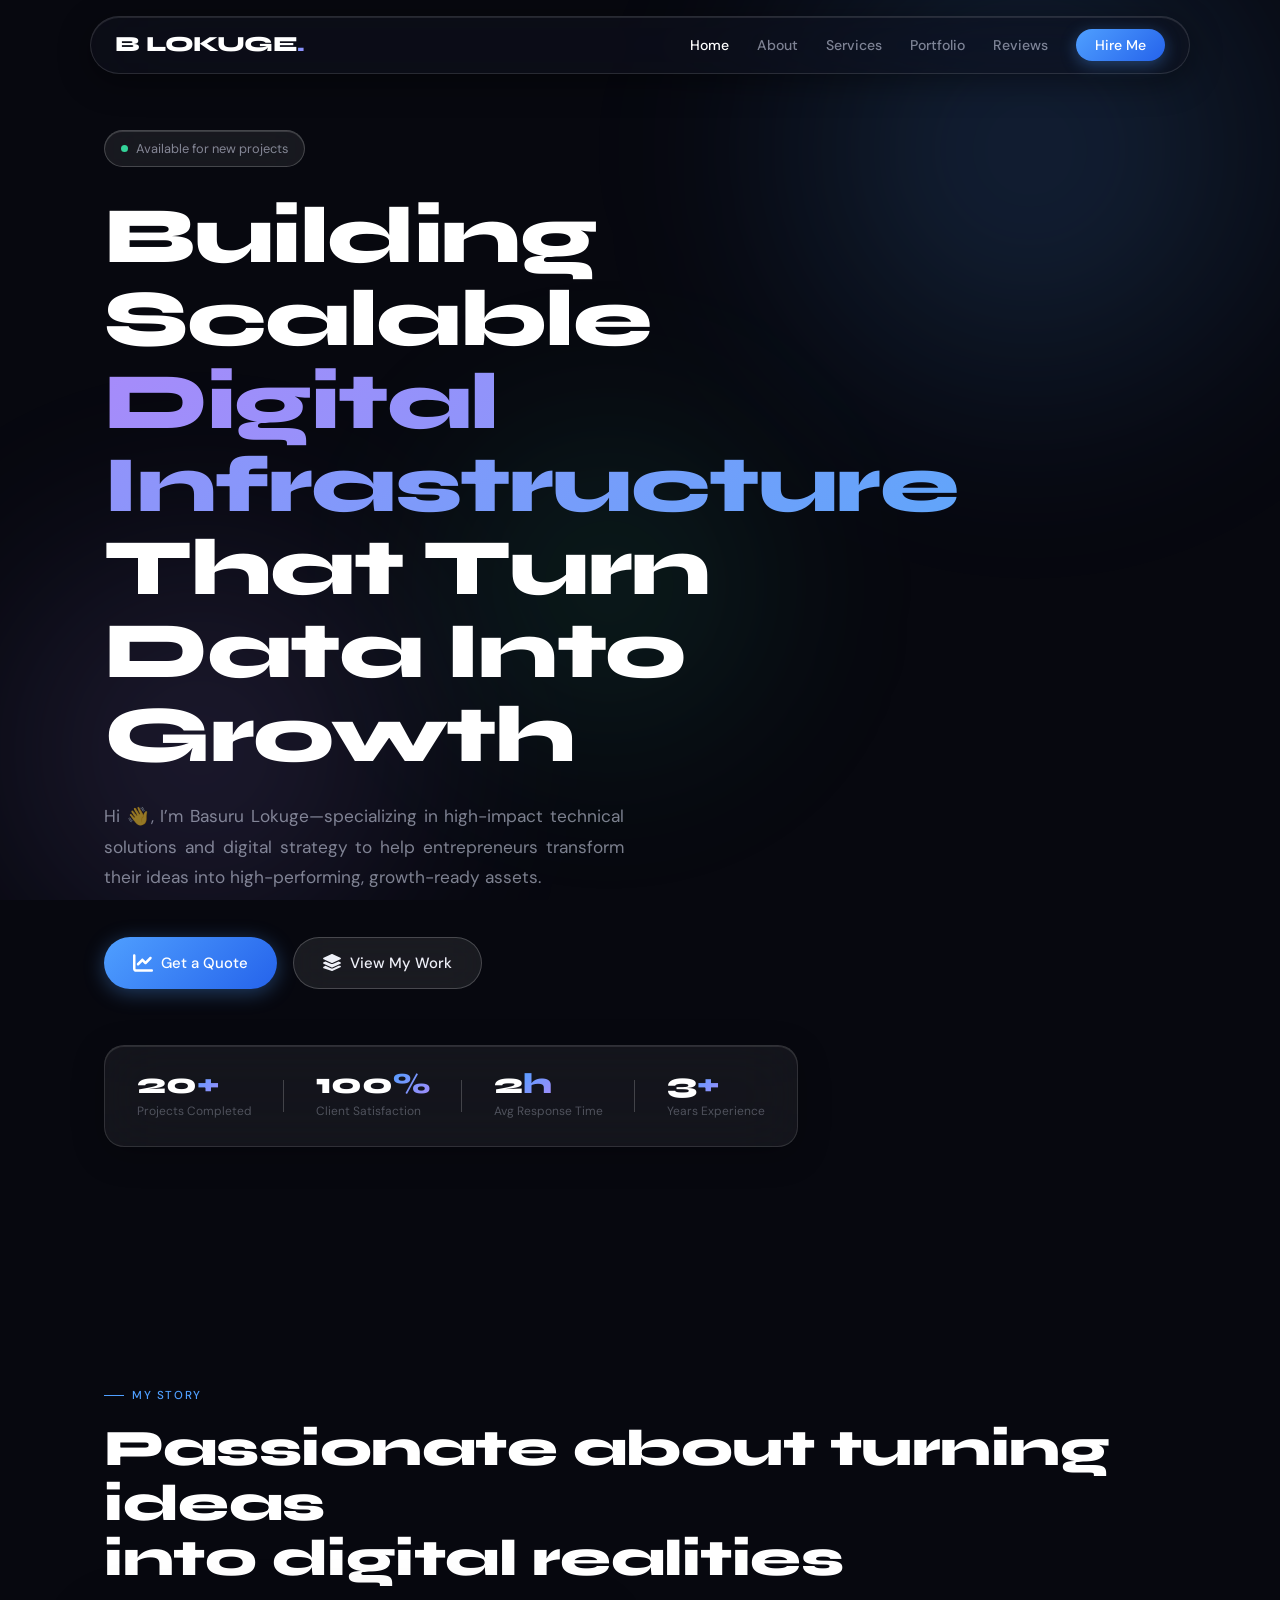
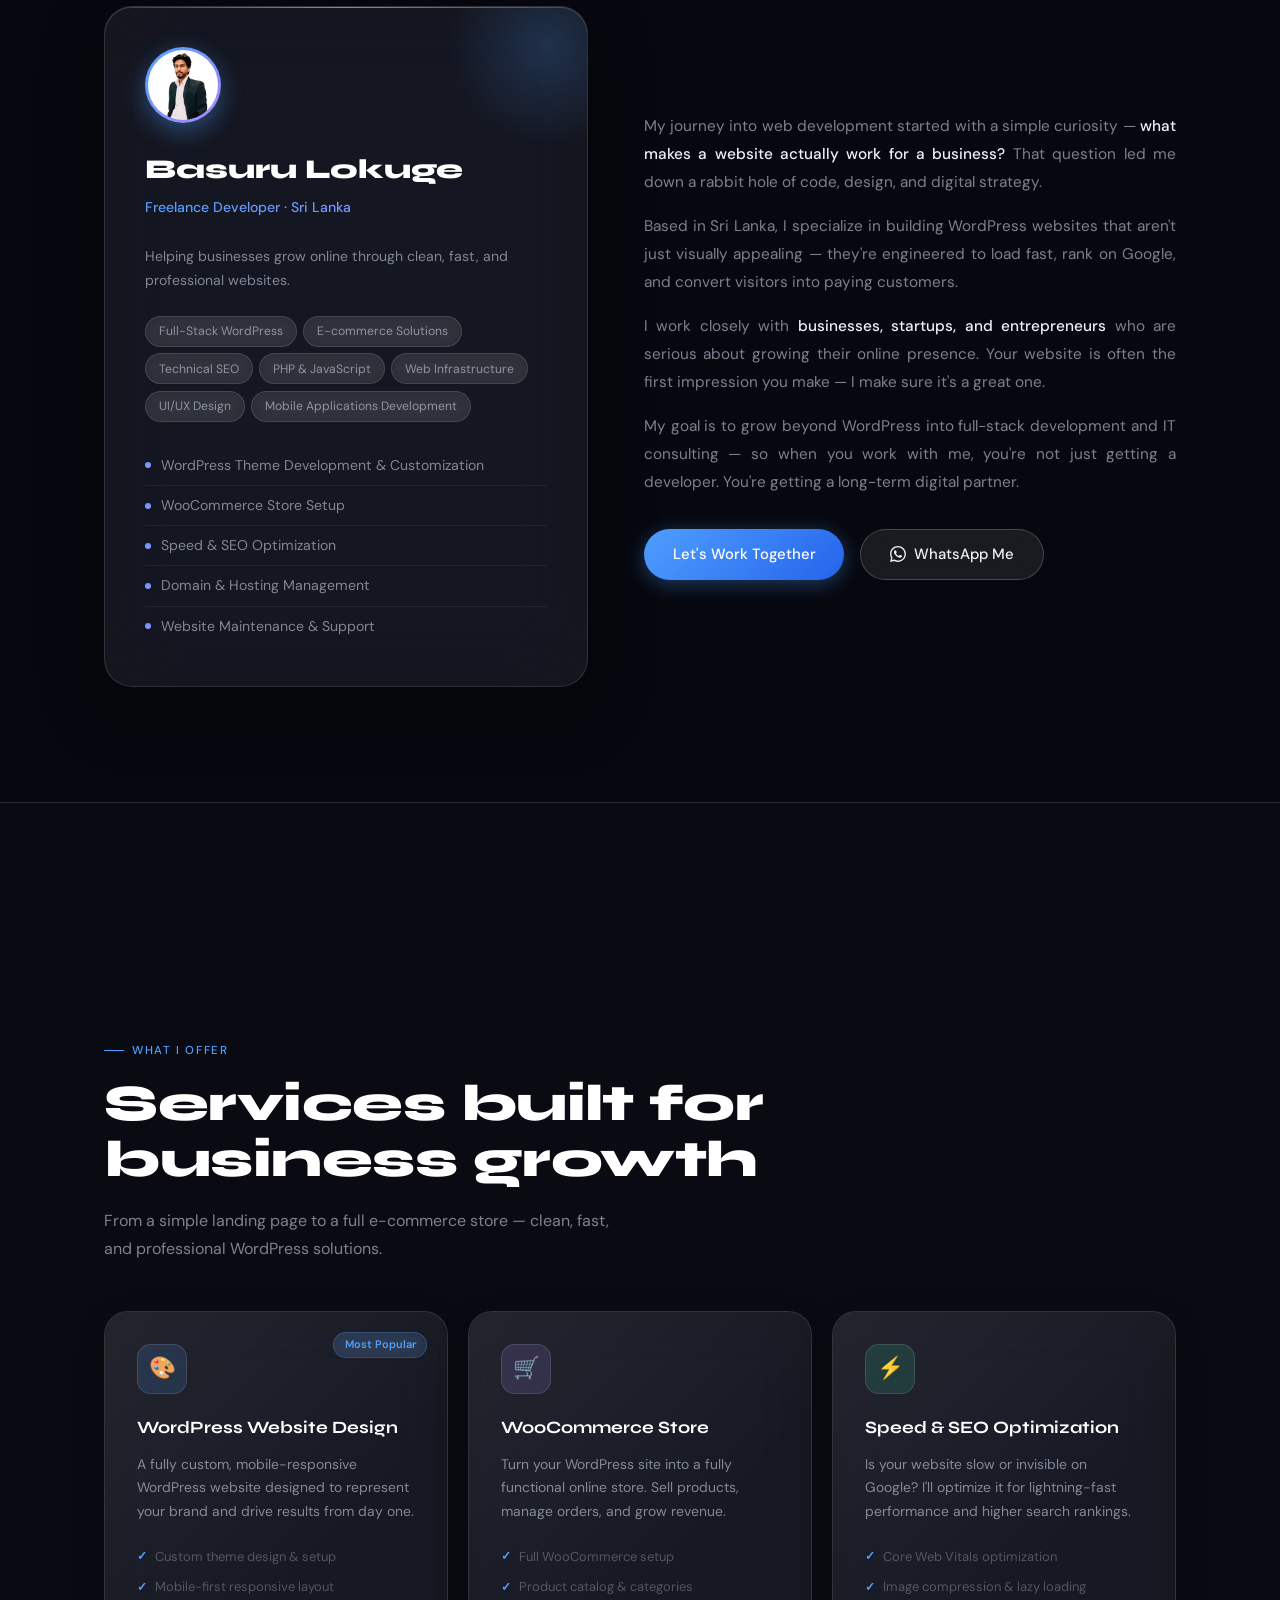
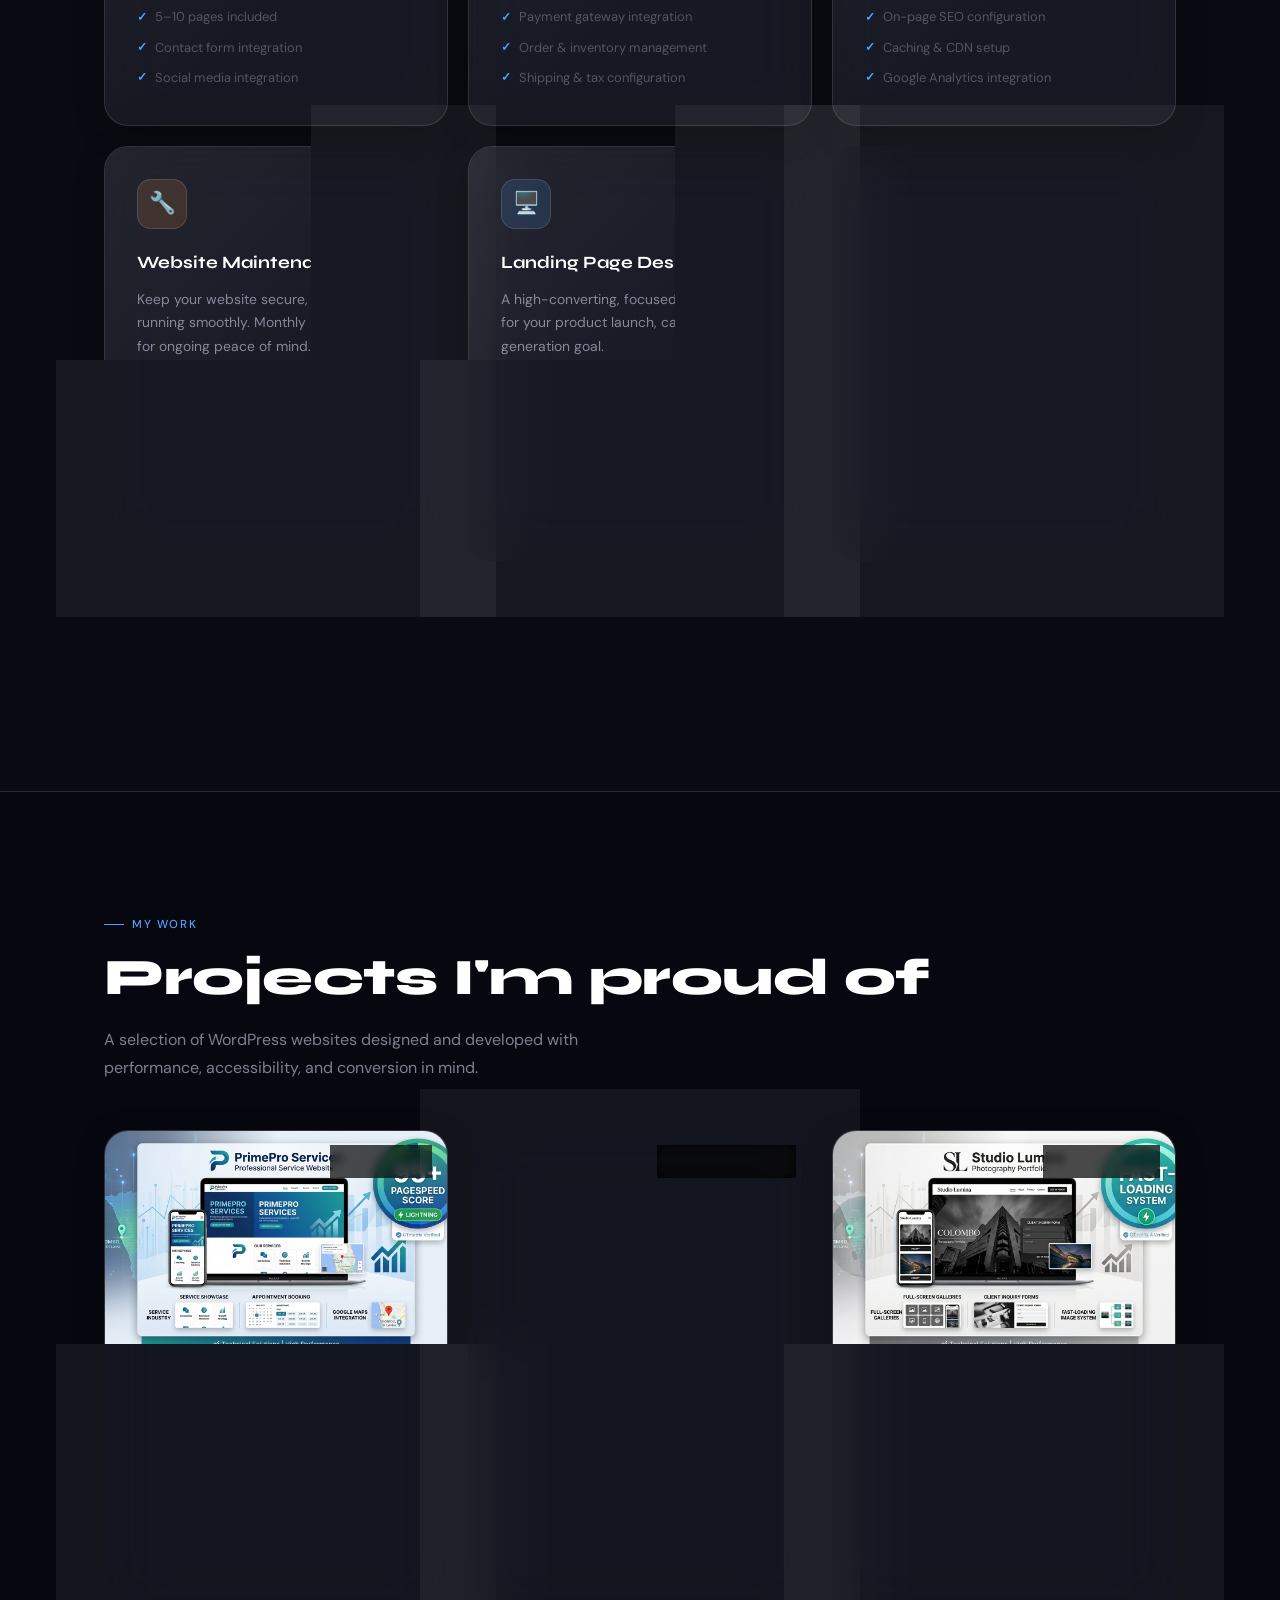
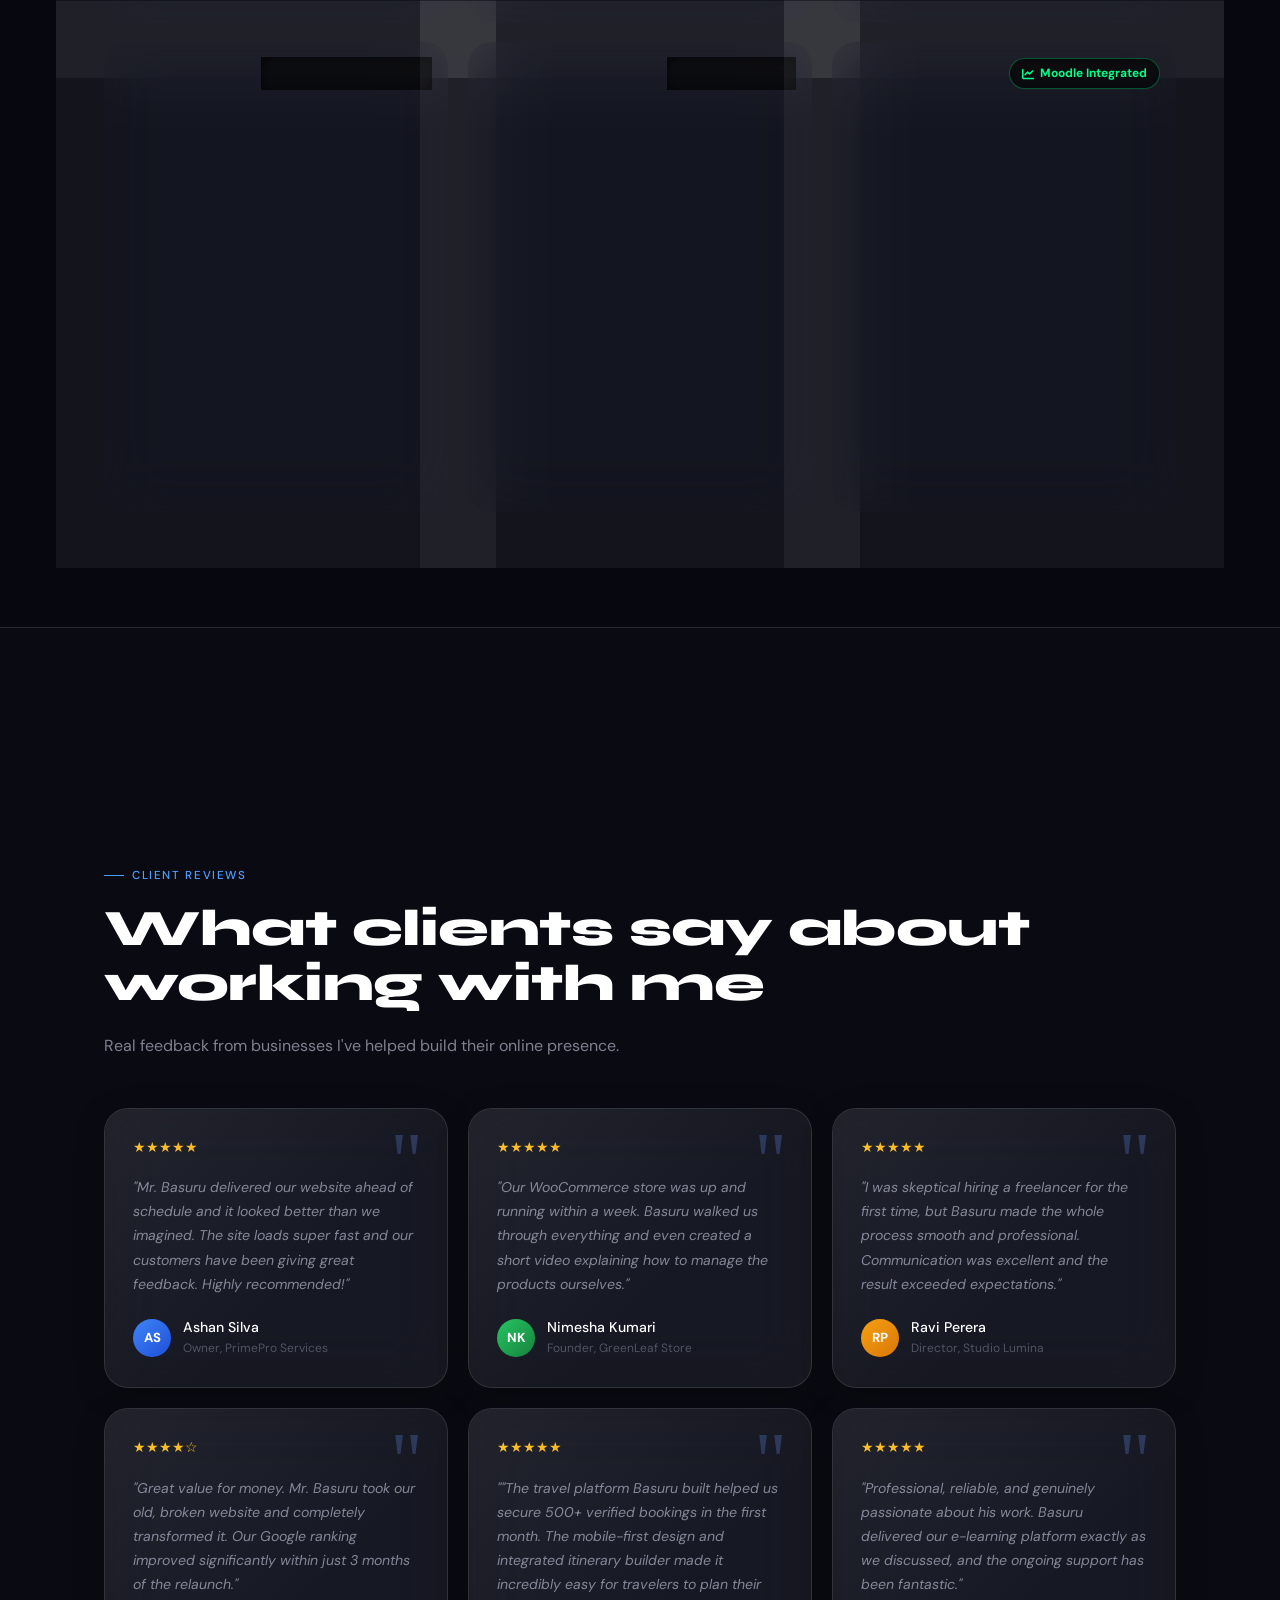
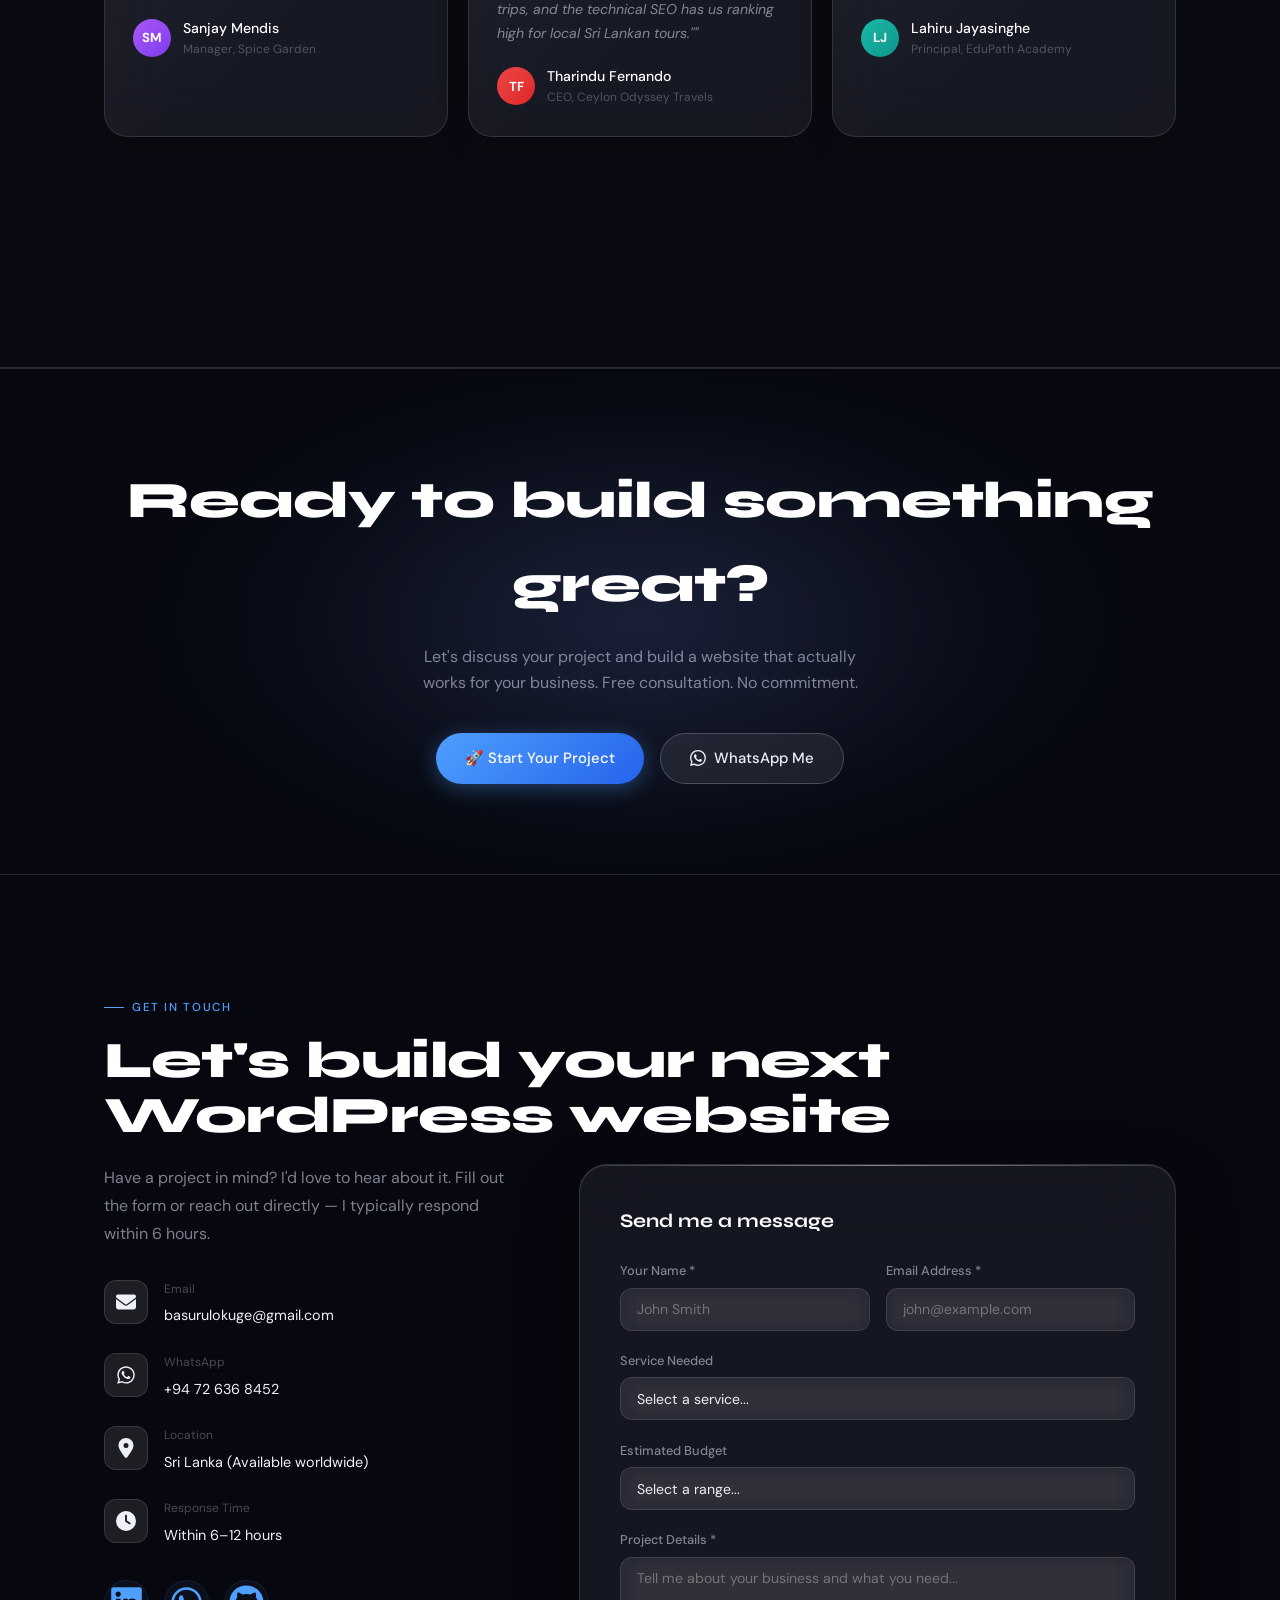
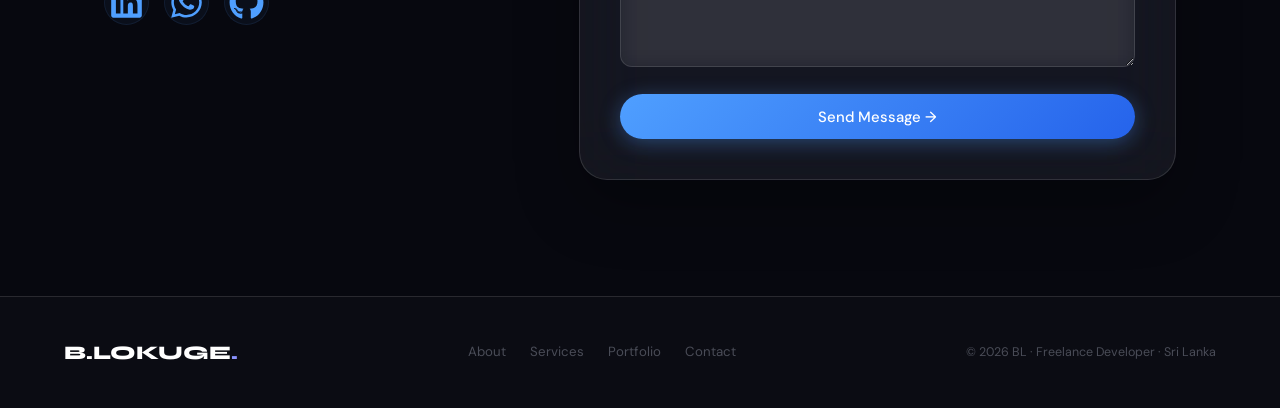
==== index.html @ 1ace4b29 "Add files via upload" ====
<!DOCTYPE html>
<html lang="en">
<head>
<meta charset="UTF-8">
<meta name="viewport" content="width=device-width, initial-scale=1.0">
<meta name="description" content="BC – Freelance WordPress Developer in Sri Lanka. I build fast, professional websites for small businesses, startups & entrepreneurs.">
<link rel="icon" type="image/png" href="images/bl-icon.png">
<title>BL · WordPress Developer | Sri Lanka</title>
<link rel="preconnect" href="https://fonts.googleapis.com">
<link href="https://fonts.googleapis.com/css2?family=Syne:wght@400;600;700;800&family=DM+Sans:ital,wght@0,300;0,400;0,500;1,300&display=swap" rel="stylesheet">
<style>
:root {
  --bg: #07080f;
  --accent: #4f9fff;
  --accent2: #a78bfa;
  --accent3: #34d399;
  --glow1: rgba(79,159,255,0.22);
  --glow2: rgba(167,139,250,0.18);
  --glass: rgba(255,255,255,0.055);
  --glass2: rgba(255,255,255,0.09);
  --glass3: rgba(255,255,255,0.13);
  --rim: rgba(255,255,255,0.12);
  --rim2: rgba(255,255,255,0.2);
  --text: #eef0f8;
  --muted: rgba(220,225,245,0.55);
  --muted2: rgba(220,225,245,0.3);
  --white: #ffffff;
  --green: #34d399;
  --font-h: 'Syne', sans-serif;
  --font-b: 'DM Sans', sans-serif;
  --ease: cubic-bezier(0.25,0.46,0.45,0.94);
  --spring: cubic-bezier(0.34,1.56,0.64,1);
}
*{margin:0;padding:0;box-sizing:border-box;}
html{scroll-behavior:smooth;}
body{background:var(--bg);color:var(--text);font-family:var(--font-b);font-size:16px;line-height:1.65;overflow-x:hidden;}

/* AMBIENT BLOBS */
.ambient{position:fixed;inset:0;z-index:0;pointer-events:none;overflow:hidden;}
.blob{position:absolute;border-radius:50%;filter:blur(90px);opacity:0.6;animation:drift 18s ease-in-out infinite;}
.blob1{width:700px;height:700px;background:radial-gradient(circle,rgba(79,159,255,0.35),transparent 70%);top:-200px;right:-100px;animation-delay:0s;}
.blob2{width:600px;height:600px;background:radial-gradient(circle,rgba(167,139,250,0.3),transparent 70%);bottom:-150px;left:-100px;animation-delay:-7s;}
.blob3{width:450px;height:450px;background:radial-gradient(circle,rgba(52,211,153,0.25),transparent 70%);top:40%;left:30%;animation-delay:-13s;}
@keyframes drift{0%,100%{transform:translate(0,0) scale(1);}33%{transform:translate(40px,-60px) scale(1.08);}66%{transform:translate(-30px,40px) scale(0.94);}}

/* NAV — floating pill */
nav{
  position:fixed;top:16px;left:50%;transform:translateX(-50%);z-index:200;
  width:calc(100% - 3rem);max-width:1100px;
  display:flex;align-items:center;justify-content:space-between;
  padding:0 1.5rem;height:58px;
  background:rgba(15,17,28,0.6);
  backdrop-filter:blur(40px) saturate(200%);-webkit-backdrop-filter:blur(40px) saturate(200%);
  border:1px solid var(--rim);border-radius:100px;
  box-shadow:0 8px 32px rgba(0,0,0,0.4),inset 0 1px 0 rgba(255,255,255,0.1);
  transition:all 0.4s var(--ease);
}
.nav-logo{font-family:var(--font-h);font-size:1.35rem;font-weight:800;color:var(--white);text-decoration:none;letter-spacing:-0.5px;}
.nav-logo .logo-dot{background:linear-gradient(135deg,var(--accent),var(--accent2));-webkit-background-clip:text;-webkit-text-fill-color:transparent;background-clip:text;}
.nav-links{display:flex;gap:1.75rem;list-style:none;}
.nav-links a{color:var(--muted);text-decoration:none;font-size:0.88rem;font-weight:500;transition:color 0.25s;}
.nav-links a:hover{color:var(--white);}
.nav-cta{background:linear-gradient(135deg,var(--accent),#2563eb);color:var(--white)!important;padding:0.45rem 1.2rem;border-radius:100px;box-shadow:0 4px 16px rgba(79,159,255,0.35);transition:all 0.3s var(--spring)!important;}
.nav-cta:hover{transform:scale(1.05)!important;box-shadow:0 6px 24px rgba(79,159,255,0.5)!important;}
.hamburger{display:none;flex-direction:column;gap:5px;cursor:pointer;background:none;border:none;padding:4px;}
.hamburger span{display:block;width:20px;height:2px;background:var(--text);border-radius:2px;transition:0.3s var(--ease);}
.mobile-nav{display:none;position:fixed;top:0;left:0;right:0;bottom:0;z-index:190;flex-direction:column;align-items:center;justify-content:center;gap:2.5rem;background:rgba(7,8,15,0.92);backdrop-filter:blur(40px);-webkit-backdrop-filter:blur(40px);}
.mobile-nav.open{display:flex;}
.mobile-nav a{color:var(--text);text-decoration:none;font-size:1.75rem;font-family:var(--font-h);font-weight:700;transition:color 0.2s;}
.mobile-nav a:hover{color:var(--accent);}
@media(max-width:768px){.nav-links{display:none;}.hamburger{display:flex;}nav{top:10px;width:calc(100% - 2rem);}}

/* PAGE */
.page{position:relative;z-index:1;}

/* SECTIONS */
section{padding:clamp(5rem,9vw,8rem) clamp(1.5rem,5vw,4rem);max-width:1200px;margin:0 auto;}
.section-label{display:inline-flex;align-items:center;gap:8px;font-size:0.72rem;font-weight:500;letter-spacing:0.14em;text-transform:uppercase;color:var(--accent);margin-bottom:1rem;}
.section-label::before{content:'';display:block;width:20px;height:1px;background:var(--accent);}
h2.section-title{font-family:var(--font-h);font-size:clamp(2rem,4vw,3.2rem);font-weight:800;line-height:1.08;color:var(--white);margin-bottom:1.25rem;letter-spacing:-0.5px;}
.section-desc{color:var(--muted);font-size:1rem;max-width:520px;margin-bottom:3rem;line-height:1.75;}

/* BUTTONS */
.btn{display:inline-flex;align-items:center;gap:8px;padding:0.78rem 1.8rem;border-radius:100px;font-family:var(--font-b);font-size:0.93rem;font-weight:500;text-decoration:none;cursor:pointer;border:none;transition:all 0.35s var(--spring);}
.btn-primary{background:linear-gradient(135deg,var(--accent) 0%,#2563eb 100%);color:var(--white);box-shadow:0 4px 20px rgba(79,159,255,0.35);}
.btn-primary:hover{transform:translateY(-2px) scale(1.03);box-shadow:0 8px 32px rgba(79,159,255,0.5);}
.btn-outline{background:rgba(255,255,255,0.08);backdrop-filter:blur(20px);-webkit-backdrop-filter:blur(20px);color:var(--text);border:1px solid var(--rim2);}
.btn-outline:hover{background:rgba(255,255,255,0.13);transform:translateY(-2px);}

/* HERO */
#home{min-height:100vh;display:flex;align-items:center;position:relative;padding-top:130px;overflow:hidden;}
.hero-content{position:relative;z-index:2;max-width:750px;}
.hero-badge{display:inline-flex;align-items:center;gap:8px;background:rgba(255,255,255,0.07);backdrop-filter:blur(20px);-webkit-backdrop-filter:blur(20px);border:1px solid var(--rim2);border-radius:100px;padding:0.42rem 1rem;font-size:0.8rem;color:var(--muted);margin-bottom:1.75rem;box-shadow:inset 0 1px 0 rgba(255,255,255,0.15);}
.dot{width:7px;height:7px;border-radius:50%;background:var(--green);animation:pulse 2.2s infinite;}
@keyframes pulse{0%,100%{box-shadow:0 0 0 0 rgba(52,211,153,0.6);}60%{box-shadow:0 0 0 6px rgba(52,211,153,0);}}
h1.hero-title{font-family:var(--font-h);font-size:clamp(2.8rem,6.5vw,5rem);font-weight:800;line-height:1.04;color:var(--white);margin-bottom:1.5rem;letter-spacing:-1.5px;}
h1.hero-title .hl{background:linear-gradient(135deg,#a78bfa 0%,#60a5fa 50%,#34d399 100%);-webkit-background-clip:text;-webkit-text-fill-color:transparent;background-clip:text;background-size:200% 200%;animation:shimmer 6s ease infinite;}
@keyframes shimmer{0%{background-position:0% 50%;}50%{background-position:100% 50%;}100%{background-position:0% 50%;}}
.hero-sub{font-size:1.08rem;color:var(--muted);max-width:520px;line-height:1.78;margin-bottom:2.75rem;}
.hero-actions{display:flex;flex-wrap:wrap;gap:1rem;margin-bottom:3.5rem;}
.hero-stats{display:flex;flex-wrap:wrap;padding:1.5rem 2rem;background:rgba(255,255,255,0.055);backdrop-filter:blur(30px);-webkit-backdrop-filter:blur(30px);border:1px solid var(--rim);border-radius:20px;box-shadow:0 8px 32px rgba(0,0,0,0.25),inset 0 1px 0 rgba(255,255,255,0.1);width:fit-content;}
.stat-item{padding:0 2rem;position:relative;}
.stat-item:not(:last-child)::after{content:'';position:absolute;right:0;top:20%;height:60%;width:1px;background:var(--rim2);}
.stat-num{font-family:var(--font-h);font-size:1.8rem;font-weight:800;color:var(--white);line-height:1;}
.stat-num span{background:linear-gradient(135deg,var(--accent),var(--accent2));-webkit-background-clip:text;-webkit-text-fill-color:transparent;background-clip:text;}
.stat-label{font-size:0.75rem;color:var(--muted2);margin-top:4px;}
@media(max-width:600px){.stat-item{padding:0.75rem 1rem;}.stat-item::after{display:none;}}

/* ABOUT */
.about-grid{display:grid;grid-template-columns:1fr 1.1fr;gap:3.5rem;align-items:center;}
@media(max-width:800px){.about-grid{grid-template-columns:1fr;gap:2.5rem;}}
.about-card{position:relative;background:rgba(255,255,255,0.06);backdrop-filter:blur(40px) saturate(180%);-webkit-backdrop-filter:blur(40px) saturate(180%);border:1px solid var(--rim);border-radius:28px;padding:2.5rem;box-shadow:0 24px 64px rgba(0,0,0,0.35),inset 0 1px 0 rgba(255,255,255,0.15);overflow:hidden;}
.about-card::before{content:'';position:absolute;top:0;left:0;right:0;height:1px;background:linear-gradient(90deg,transparent,rgba(255,255,255,0.4),transparent);}
.about-card::after{content:'';position:absolute;top:-60px;right:-60px;width:200px;height:200px;border-radius:50%;background:radial-gradient(circle,rgba(79,159,255,0.2),transparent 70%);pointer-events:none;}
.about-avatar{width:76px;height:76px;border-radius:50%;background:linear-gradient(135deg,var(--accent) 0%,var(--accent2) 100%);display:flex;align-items:center;justify-content:center;margin-bottom:1.5rem;box-shadow:0 8px 24px rgba(79,159,255,0.4);overflow:hidden;padding:3px;}.about-avatar img{width:100%;height:100%;object-fit:cover;border-radius:50%;}
.about-name{font-family:var(--font-h);font-size:1.7rem;font-weight:800;color:var(--white);margin-bottom:4px;}
.about-role{background:linear-gradient(135deg,var(--accent),var(--accent2));-webkit-background-clip:text;-webkit-text-fill-color:transparent;background-clip:text;font-size:0.88rem;font-weight:500;margin-bottom:1.5rem;}
.about-tags{display:flex;flex-wrap:wrap;gap:0.4rem;margin-top:1.5rem;}
.tag{background:rgba(255,255,255,0.08);backdrop-filter:blur(10px);-webkit-backdrop-filter:blur(10px);border:1px solid var(--rim);border-radius:100px;padding:0.28rem 0.8rem;font-size:0.76rem;color:var(--muted);}
.skills-list{list-style:none;margin-top:1.5rem;}
.skills-list li{display:flex;align-items:center;gap:10px;color:var(--muted);font-size:0.88rem;padding:0.5rem 0;border-bottom:1px solid rgba(255,255,255,0.06);}
.skills-list li:last-child{border-bottom:none;}
.skills-list li::before{content:'';display:block;width:6px;height:6px;border-radius:50%;background:linear-gradient(135deg,var(--accent),var(--accent2));flex-shrink:0;}
.about-text p{color:var(--muted);line-height:1.82;margin-bottom:1rem;font-size:0.96rem;}
.about-text p strong{color:var(--text);font-weight:500;}

/* SERVICES */
.services-grid{display:grid;grid-template-columns:repeat(auto-fit,minmax(290px,1fr));gap:1.25rem;}
.service-card{position:relative;background:rgba(255,255,255,0.055);backdrop-filter:blur(30px) saturate(180%);-webkit-backdrop-filter:blur(30px) saturate(180%);border:1px solid var(--rim);border-radius:24px;padding:2rem;transition:all 0.4s var(--spring);overflow:hidden;box-shadow:0 8px 32px rgba(0,0,0,0.2);}
.service-card::before{content:'';position:absolute;inset:0;border-radius:24px;background:linear-gradient(135deg,rgba(255,255,255,0.06) 0%,transparent 60%);pointer-events:none;}
.service-card:hover{transform:translateY(-6px) scale(1.01);border-color:rgba(79,159,255,0.35);box-shadow:0 20px 60px rgba(79,159,255,0.15),0 8px 32px rgba(0,0,0,0.3);}
.service-icon{width:50px;height:50px;border-radius:14px;display:flex;align-items:center;justify-content:center;font-size:1.35rem;margin-bottom:1.25rem;border:1px solid var(--rim);}
.icon-blue{background:rgba(79,159,255,0.15);}
.icon-purple{background:rgba(167,139,250,0.15);}
.icon-green{background:rgba(52,211,153,0.15);}
.icon-orange{background:rgba(251,146,60,0.15);}
.service-card h3{font-family:var(--font-h);font-size:1.08rem;font-weight:700;color:var(--white);margin-bottom:0.65rem;}
.service-card p{color:var(--muted);font-size:0.87rem;line-height:1.7;margin-bottom:1.1rem;}
.service-features{list-style:none;}
.service-features li{font-size:0.81rem;color:var(--muted2);padding:0.28rem 0;display:flex;align-items:center;gap:8px;}
.service-features li::before{content:'✓';color:var(--accent);font-weight:700;font-size:0.78rem;}
.service-badge{position:absolute;top:1.25rem;right:1.25rem;background:rgba(79,159,255,0.15);backdrop-filter:blur(10px);-webkit-backdrop-filter:blur(10px);border:1px solid rgba(79,159,255,0.25);border-radius:100px;padding:0.18rem 0.65rem;font-size:0.68rem;color:var(--accent);font-weight:600;}

/* PORTFOLIO */
.portfolio-grid{display:grid;grid-template-columns:repeat(auto-fit,minmax(320px,1fr));gap:1.25rem;}
.project-card{background:rgba(255,255,255,0.055);backdrop-filter:blur(30px) saturate(180%);-webkit-backdrop-filter:blur(30px) saturate(180%);border:1px solid var(--rim);border-radius:24px;overflow:hidden;transition:all 0.4s var(--spring);box-shadow:0 8px 32px rgba(0,0,0,0.2);}
.project-card:hover{transform:translateY(-6px) scale(1.01);border-color:rgba(167,139,250,0.35);box-shadow:0 20px 60px rgba(167,139,250,0.12),0 8px 32px rgba(0,0,0,0.3);}
.project-preview{position:relative;width:100%;height:220px;overflow:hidden;background:#f8f9fa;}.project-img{width:100%;height:100%;object-fit:cover;transition:transform 0.5s ease;}.project-card:hover .project-img{transform:scale(1.05);}.speed-badge{position:absolute;top:15px;right:15px;background:rgba(0,0,0,0.7);color:#00ff88;padding:5px 12px;border-radius:20px;font-size:0.75rem;font-weight:700;display:flex;align-items:center;gap:6px;backdrop-filter:blur(4px);border:1px solid rgba(0,255,136,0.3);}
.preview-1{background:linear-gradient(135deg,#1a2744,#0f1a33);}
.preview-2{background:linear-gradient(135deg,#122212,#0a1a0e);}
.preview-3{background:linear-gradient(135deg,#231332,#160e22);}
.preview-4{background:linear-gradient(135deg,#1c1308,#110c03);}
.preview-5{background:linear-gradient(135deg,#1e0e28,#130819);}
.preview-6{background:linear-gradient(135deg,#0d1e24,#071217);}
.preview-mockup{width:68%;border-radius:8px;background:rgba(255,255,255,0.08);backdrop-filter:blur(10px);-webkit-backdrop-filter:blur(10px);border:1px solid rgba(255,255,255,0.1);padding:12px;}
.mock-bar{height:6px;border-radius:3px;background:var(--accent);margin-bottom:7px;opacity:0.85;}
.mock-bar.short{width:55%;background:var(--accent2);}
.mock-lines{display:flex;flex-direction:column;gap:4px;}
.mock-line{height:3.5px;border-radius:2px;background:rgba(255,255,255,0.2);}
.mock-line.w80{width:80%;}.mock-line.w65{width:65%;}.mock-line.w90{width:90%;}
.project-body{padding:1.5rem;}
.project-type{font-size:0.7rem;text-transform:uppercase;letter-spacing:0.1em;color:var(--accent);font-weight:600;margin-bottom:0.4rem;}
.project-card h3{font-family:var(--font-h);font-size:1.03rem;font-weight:700;color:var(--white);margin-bottom:0.45rem;}
.project-card p{color:var(--muted);font-size:0.84rem;line-height:1.65;margin-bottom:1rem;}
.project-tech{display:flex;flex-wrap:wrap;gap:0.35rem;}
.tech-chip{background:rgba(255,255,255,0.07);border:1px solid var(--rim);border-radius:6px;padding:0.18rem 0.55rem;font-size:0.7rem;color:var(--muted2);}

/* TESTIMONIALS */
.testimonials-grid{display:grid;grid-template-columns:repeat(auto-fit,minmax(280px,1fr));gap:1.25rem;}
.testimonial-card{background:rgba(255,255,255,0.055);backdrop-filter:blur(30px) saturate(180%);-webkit-backdrop-filter:blur(30px) saturate(180%);border:1px solid var(--rim);border-radius:24px;padding:1.75rem;position:relative;overflow:hidden;transition:all 0.35s var(--ease);box-shadow:0 8px 32px rgba(0,0,0,0.2);}
.testimonial-card::before{content:'';position:absolute;inset:0;border-radius:24px;background:linear-gradient(135deg,rgba(255,255,255,0.05) 0%,transparent 60%);pointer-events:none;}
.testimonial-card:hover{transform:translateY(-3px);border-color:var(--rim2);}
.quote-mark{font-size:5rem;line-height:1;background:linear-gradient(135deg,var(--accent),var(--accent2));-webkit-background-clip:text;-webkit-text-fill-color:transparent;background-clip:text;opacity:0.25;font-family:Georgia,serif;position:absolute;top:0.75rem;right:1.5rem;}
.stars{font-size:0.85rem;margin-bottom:1rem;background:linear-gradient(135deg,#fbbf24,#f59e0b);-webkit-background-clip:text;-webkit-text-fill-color:transparent;background-clip:text;}
.testimonial-text{color:var(--muted);font-size:0.88rem;line-height:1.72;margin-bottom:1.25rem;font-style:italic;}
.testimonial-author{display:flex;align-items:center;gap:12px;}
.author-avatar{width:38px;height:38px;border-radius:50%;display:flex;align-items:center;justify-content:center;font-size:0.82rem;font-weight:700;color:var(--white);flex-shrink:0;}
.av1{background:linear-gradient(135deg,#3b82f6,#1d4ed8);}
.av2{background:linear-gradient(135deg,#22c55e,#15803d);}
.av3{background:linear-gradient(135deg,#f59e0b,#d97706);}
.av4{background:linear-gradient(135deg,#a855f7,#7c3aed);}
.av5{background:linear-gradient(135deg,#ef4444,#dc2626);}
.av6{background:linear-gradient(135deg,#14b8a6,#0d9488);}
.author-name{font-weight:500;font-size:0.88rem;color:var(--white);}
.author-role{font-size:0.75rem;color:var(--muted2);}

/* CTA BANNER */
.cta-banner{position:relative;overflow:hidden;padding:clamp(3.5rem,7vw,6rem) 1.5rem;text-align:center;border-top:1px solid var(--rim);border-bottom:1px solid var(--rim);}
.cta-banner::before{content:'';position:absolute;inset:0;background:radial-gradient(ellipse 60% 80% at 50% 50%,rgba(79,159,255,0.1),transparent 70%);}
.cta-banner::after{content:'';position:absolute;inset:0;background:radial-gradient(ellipse 40% 60% at 50% 50%,rgba(167,139,250,0.08),transparent 70%);}
.cta-banner h2{font-family:var(--font-h);font-size:clamp(1.9rem,4.5vw,3.2rem);font-weight:800;color:var(--white);margin-bottom:1rem;position:relative;z-index:2;letter-spacing:-0.5px;}
.cta-banner p{color:var(--muted);max-width:460px;margin:0 auto 2.25rem;position:relative;z-index:2;}
.cta-btns{position:relative;z-index:2;display:flex;gap:1rem;flex-wrap:wrap;justify-content:center;}

/* CONTACT */
.contact-grid{display:grid;grid-template-columns:1fr 1.45fr;gap:4rem;align-items:start;}
@media(max-width:800px){.contact-grid{grid-template-columns:1fr;gap:2.5rem;}}
.contact-item{display:flex;align-items:flex-start;gap:1rem;margin-bottom:1.5rem;}
.contact-icon{width:44px;height:44px;border-radius:12px;background:var(--glass2);backdrop-filter:blur(20px);-webkit-backdrop-filter:blur(20px);border:1px solid var(--rim);display:flex;align-items:center;justify-content:center;font-size:1.1rem;flex-shrink:0;}
.contact-item-label{font-size:0.75rem;color:var(--muted2);margin-bottom:3px;}
.contact-item-value{font-size:0.9rem;color:var(--text);text-decoration:none;transition:color 0.2s;}
.contact-item-value:hover{color:var(--accent);}
.contact-form{background:rgba(255,255,255,0.06);backdrop-filter:blur(40px) saturate(180%);-webkit-backdrop-filter:blur(40px) saturate(180%);border:1px solid var(--rim);border-radius:28px;padding:2.5rem;box-shadow:0 24px 64px rgba(0,0,0,0.3),inset 0 1px 0 rgba(255,255,255,0.12);position:relative;overflow:hidden;}
.contact-form::before{content:'';position:absolute;top:0;left:0;right:0;height:1px;background:linear-gradient(90deg,transparent,rgba(255,255,255,0.4),transparent);}
.form-group{margin-bottom:1.2rem;}
.form-row{display:grid;grid-template-columns:1fr 1fr;gap:1rem;}
@media(max-width:480px){.form-row{grid-template-columns:1fr;}}
label{display:block;font-size:0.8rem;font-weight:500;color:var(--muted);margin-bottom:0.4rem;}
input,textarea,select{width:100%;background:rgba(255,255,255,0.06);backdrop-filter:blur(10px);-webkit-backdrop-filter:blur(10px);border:1px solid var(--rim);border-radius:12px;padding:0.72rem 1rem;color:var(--text);font-family:var(--font-b);font-size:0.88rem;outline:none;transition:all 0.25s var(--ease);-webkit-appearance:none;appearance:none;}
input:focus,textarea:focus,select:focus{border-color:rgba(79,159,255,0.5);background:rgba(79,159,255,0.07);box-shadow:0 0 0 3px rgba(79,159,255,0.12);}
select option{background:#1a1f2e;}
textarea{resize:vertical;min-height:110px;}
.form-success{display:none;background:rgba(52,211,153,0.1);backdrop-filter:blur(10px);-webkit-backdrop-filter:blur(10px);border:1px solid rgba(52,211,153,0.25);border-radius:12px;padding:1rem;text-align:center;color:var(--green);font-size:0.88rem;margin-top:1rem;}

/* SOCIAL ICONS */
.social-links{display:flex;gap:15px;margin-top:2rem;}
.social-link{width:45px;height:45px;background:rgba(79,159,255,0.05);border:1px solid rgba(79,159,255,0.1);border-radius:50%;display:flex;justify-content:center;align-items:center;color:var(--accent);transition:all 0.3s ease;text-decoration:none;}
.social-link:hover{background:var(--accent);color:#fff;transform:translateY(-5px);box-shadow:0 10px 20px rgba(79,159,255,0.3);}
.social-link svg{width:35px;height:35px;display:block;}

/* FOOTER */
footer{border-top:1px solid var(--rim);padding:2.5rem clamp(1.5rem,5vw,4rem);display:flex;flex-wrap:wrap;align-items:center;justify-content:space-between;gap:1rem;background:rgba(255,255,255,0.02);}
.footer-logo{font-family:var(--font-h);font-size:1.2rem;font-weight:800;text-decoration:none;color:var(--white);}
.footer-logo .logo-dot{background:linear-gradient(135deg,var(--accent),var(--accent2));-webkit-background-clip:text;-webkit-text-fill-color:transparent;background-clip:text;}
.footer-links{display:flex;gap:1.5rem;}
.footer-links a{color:var(--muted2);text-decoration:none;font-size:0.83rem;transition:color 0.2s;}
.footer-links a:hover{color:var(--muted);}
.footer-copy{color:var(--muted2);font-size:0.78rem;}

/* ANIMATIONS */
.fade-up{opacity:0;transform:translateY(24px);transition:opacity 0.7s var(--ease),transform 0.7s var(--ease);}
.fade-up.visible{opacity:1;transform:translateY(0);}
.section-alt{background:rgba(255,255,255,0.015);border-top:1px solid var(--rim);border-bottom:1px solid var(--rim);}
</style>
</head>
<body>

<div class="ambient">
  <div class="blob blob1"></div>
  <div class="blob blob2"></div>
  <div class="blob blob3"></div>
</div>

<nav>
  <a href="#home" class="nav-logo">B LOKUGE<span class="logo-dot">.</span></a>
  <ul class="nav-links">
    <li><a href="#home">Home</a></li>
    <li><a href="#about">About</a></li>
    <li><a href="#services">Services</a></li>
    <li><a href="#portfolio">Portfolio</a></li>
    <li><a href="#testimonials">Reviews</a></li>
    <li><a href="#contact" class="nav-cta">Hire Me</a></li>
  </ul>
  <button class="hamburger" onclick="toggleMenu()" aria-label="Menu">
    <span></span><span></span><span></span>
  </button>
</nav>

<div class="mobile-nav" id="mobileNav">
  <a href="#home" onclick="closeMenu()">Home</a>
  <a href="#about" onclick="closeMenu()">About</a>
  <a href="#services" onclick="closeMenu()">Services</a>
  <a href="#portfolio" onclick="closeMenu()">Portfolio</a>
  <a href="#testimonials" onclick="closeMenu()">Reviews</a>
  <a href="#contact" onclick="closeMenu()">Contact</a>
</div>

<div class="page">

<!-- HERO -->
<section id="home">
  <div class="hero-content">
    <div class="hero-badge"><span class="dot"></span>Available for new projects</div>
    <h1 class="hero-title">Building Scalable<br><span class="hl">Digital Infrastructure </span><br>That Turn Data Into Growth</h1>
    <p class="hero-sub" style="text-align: justify;">Hi <span class="wave">👋</span>, I’m Basuru Lokuge—specializing in high-impact technical solutions and digital strategy to help entrepreneurs transform their ideas into high-performing, growth-ready assets.</p>
    <div class="hero-actions">
      <a href="#contact" class="btn btn-primary">
        <svg xmlns="http://www.w3.org/2000/svg" width="20" height="20" viewBox="0 0 512 512" fill="currentColor">
        <path d="M64 64c0-17.7-14.3-32-32-32S0 46.3 0 64V400c0 44.2 35.8 80 80 80H480c17.7 0 32-14.3 32-32s-14.3-32-32-32H80c-8.8 0-16-7.2-16-16V64zm406.6 86.6c12.5-12.5 12.5-32.8 0-45.3s-32.8-12.5-45.3 0L320 210.7l-57.4-57.4c-12.5-12.5-32.8-12.5-45.3 0l-112 112c-12.5 12.5-12.5 32.8 0 45.3s32.8 12.5 45.3 0L240 221.3l57.4 57.4c12.5 12.5 32.8 12.5 45.3 0l128-128z"/>
      </svg>
        Get a Quote
      </a>
      <a href="#portfolio" class="btn btn-outline">
        <svg xmlns="http://www.w3.org/2000/svg" width="20" height="20" viewBox="0 0 576 512" fill="currentColor">
          <path d="M264.5 5.2c14.9-6.9 32.1-6.9 47 0l218.6 101c8.5 3.9 13.9 12.4 13.9 21.8s-5.4 17.9-13.9 21.8l-218.6 101c-14.9 6.9-32.1 6.9-47 0L45.9 149.8C37.4 145.8 32 137.3 32 128s5.4-17.9 13.9-21.8L264.5 5.2zM476.9 209.6l53.2 24.6c8.5 3.9 13.9 12.4 13.9 21.8s-5.4 17.9-13.9 21.8l-218.6 101c-14.9 6.9-32.1 6.9-47 0L45.9 277.8C37.4 273.8 32 265.3 32 256s5.4-17.9 13.9-21.8l53.2-24.6 152 70.2c23.4 10.8 50.4 10.8 73.8 0l152-70.2zm53.2 128c8.5 3.9 13.9 12.4 13.9 21.8s-5.4 17.9-13.9 21.8l-218.6 101c-14.9 6.9-32.1 6.9-47 0L45.9 405.8C37.4 401.8 32 393.3 32 384s5.4-17.9 13.9-21.8l53.2-24.6 152 70.2c23.4 10.8 50.4 10.8 73.8 0l152-70.2z"/>
        </svg>
        View My Work
      </a>
    </div>
    <div class="hero-stats">
      <div class="stat-item" style="padding-left:0;">
        <div class="stat-num">20<span>+</span></div>
        <div class="stat-label">Projects Completed</div>
      </div>
      <div class="stat-item">
        <div class="stat-num">100<span>%</span></div>
        <div class="stat-label">Client Satisfaction</div>
      </div>
      <div class="stat-item">
        <div class="stat-num">2<span>h</span></div>
        <div class="stat-label">Avg Response Time</div>
      </div>
      <div class="stat-item" style="padding-right:0;">
        <div class="stat-num">3<span>+</span></div>
        <div class="stat-label">Years Experience</div>
      </div>
    </div>
  </div>
</section>

<!-- ABOUT -->
<section id="about">
  <div class="section-label">My Story</div>
  <h2 class="section-title">Passionate about turning ideas<br>into digital realities</h2>
  <div class="about-grid fade-up">
    <div class="about-card">
      <div class="about-avatar"> <img src="images\Ppic.png" alt="Basuru Lokuge" class="Pp-img"> </div>
      <div class="about-name">Basuru Lokuge</div>
      <div class="about-role">Freelance Developer · Sri Lanka</div>
      <p style="color:var(--muted);font-size:0.88rem;line-height:1.72;">Helping businesses grow online through clean, fast, and professional websites.</p>
      <div class="about-tags">
        <span class="tag">Full-Stack WordPress</span><span class="tag">E-commerce Solutions</span><span class="tag">Technical SEO</span><span class="tag">PHP & JavaScript</span><span class="tag">Web Infrastructure</span><span class="tag">UI/UX Design</span><span class="tag">Mobile Applications Development</span>
      </div>
      <ul class="skills-list">
        <li>WordPress Theme Development & Customization</li>
        <li>WooCommerce Store Setup</li>
        <li>Speed & SEO Optimization</li>
        <li>Domain & Hosting Management</li>
        <li>Website Maintenance & Support</li>
      </ul>
    </div>
    <div class="about-text" style="text-align: justify;" >
      <p>My journey into web development started with a simple curiosity — <strong>what makes a website actually work for a business?</strong> That question led me down a rabbit hole of code, design, and digital strategy.</p>
      <p>Based in Sri Lanka, I specialize in building WordPress websites that aren't just visually appealing — they're engineered to load fast, rank on Google, and convert visitors into paying customers.</p>
      <p>I work closely with <strong>businesses, startups, and entrepreneurs</strong> who are serious about growing their online presence. Your website is often the first impression you make — I make sure it's a great one.</p>
      <p>My goal is to grow beyond WordPress into full-stack development and IT consulting — so when you work with me, you're not just getting a developer. You're getting a long-term digital partner.</p>
      <div style="margin-top:2rem;display:flex;gap:1rem;flex-wrap:wrap;">
        <a href="#contact" class="btn btn-primary">Let's Work Together</a>
        <a href="https://wa.me/message/WXAPVWOZJXACI1" class="btn btn-outline" target="_blank" style="display: inline-flex; align-items: center; gap: 8px;">
          <svg xmlns="http://www.w3.org/2000/svg" width="16" height="16" fill="currentColor" viewBox="0 0 16 16">
            <path d="M13.601 2.326A7.854 7.854 0 0 0 7.994 0C3.627 0 .068 3.558.064 7.926c0 1.399.366 2.76 1.06 3.965l-1.127 4.12 4.214-1.105A7.859 7.859 0 0 0 7.994 16c4.367 0 7.926-3.558 7.93-7.93A7.898 7.898 0 0 0 13.6 2.326zM7.994 14.521a6.573 6.573 0 0 1-3.356-.92l-.24-.144-2.494.654.666-2.433-.156-.251a6.56 6.56 0 0 1-1.007-3.505c0-3.626 2.957-6.584 6.591-6.584a6.56 6.56 0 0 1 4.66 1.931 6.557 6.557 0 0 1 1.928 4.66c-.004 3.639-2.961 6.592-6.592 6.592zm3.615-4.934c-.197-.099-1.17-.578-1.353-.646-.182-.065-.315-.099-.445.099-.133.197-.513.646-.627.775-.114.133-.232.148-.43.05-.197-.1-.836-.308-1.592-.985-.59-.525-.985-1.175-1.103-1.372-.114-.198-.011-.304.088-.403.087-.088.197-.232.296-.346.1-.114.133-.198.198-.33.065-.134.034-.248-.015-.347-.05-.099-.445-1.076-.612-1.47-.16-.389-.323-.335-.445-.34-.114-.007-.247-.007-.38-.007a.729.729 0 0 0-.529.247c-.182.198-.691.677-.691 1.654 0 .977.71 1.916.81 2.049.098.133 1.394 2.132 3.383 2.992.47.205.84.326 1.129.418.475.152.904.129 1.246.08.38-.058 1.171-.48 1.338-.943.164-.464.164-.86.114-.943-.049-.084-.182-.133-.38-.232z"/>
          </svg>
          WhatsApp Me
        </a>
    </div>
  </div>
</section>

<!-- SERVICES -->
<section id="services" class="section-alt" style="max-width:none;padding-left:0;padding-right:0;">
  <div style="max-width:1200px;margin:0 auto;padding:clamp(5rem,9vw,8rem) clamp(1.5rem,5vw,4rem);">
    <div class="section-label">What I Offer</div>
    <h2 class="section-title">Services built for<br>business growth</h2>
    <p class="section-desc">From a simple landing page to a full e-commerce store — clean, fast, and professional WordPress solutions.</p>
    <div class="services-grid fade-up">
      <div class="service-card"><span class="service-badge">Most Popular</span><div class="service-icon icon-blue">🎨</div><h3>WordPress Website Design</h3><p>A fully custom, mobile-responsive WordPress website designed to represent your brand and drive results from day one.</p><ul class="service-features"><li>Custom theme design & setup</li><li>Mobile-first responsive layout</li><li>5–10 pages included</li><li>Contact form integration</li><li>Social media integration</li></ul></div>
      <div class="service-card"><div class="service-icon icon-purple">🛒</div><h3>WooCommerce Store</h3><p>Turn your WordPress site into a fully functional online store. Sell products, manage orders, and grow revenue.</p><ul class="service-features"><li>Full WooCommerce setup</li><li>Product catalog & categories</li><li>Payment gateway integration</li><li>Order & inventory management</li><li>Shipping & tax configuration</li></ul></div>
      <div class="service-card"><div class="service-icon icon-green">⚡</div><h3>Speed & SEO Optimization</h3><p>Is your website slow or invisible on Google? I'll optimize it for lightning-fast performance and higher search rankings.</p><ul class="service-features"><li>Core Web Vitals optimization</li><li>Image compression & lazy loading</li><li>On-page SEO configuration</li><li>Caching & CDN setup</li><li>Google Analytics integration</li></ul></div>
      <div class="service-card"><div class="service-icon icon-orange">🔧</div><h3>Website Maintenance</h3><p>Keep your website secure, updated, and running smoothly. Monthly retainer plans for ongoing peace of mind.</p><ul class="service-features"><li>Plugin & theme updates</li><li>Regular security scans</li><li>Uptime monitoring</li><li>Daily/weekly backups</li><li>Content updates & edits</li></ul></div>
      <div class="service-card"><div class="service-icon icon-blue">🖥️</div><h3>Landing Page Design</h3><p>A high-converting, focused landing page for your product launch, campaign, or lead generation goal.</p><ul class="service-features"><li>Conversion-focused layout</li><li>A/B testing ready</li><li>Email opt-in form</li><li>Fast load time (under 2s)</li><li>Delivered in 3–5 days</li></ul></div>
      <div class="service-card" style="border-style:dashed;opacity:0.65;"><div class="service-icon icon-purple">🚀</div><h3>Coming Soon</h3><p>Expanding into full IT services including custom web applications, software solutions, and IT consulting.</p><ul class="service-features"><li>Custom web applications</li><li>Business software solutions</li><li>IT consulting & strategy</li><li>Cloud infrastructure setup</li></ul></div>
    </div>
  </div>
</section>

<!-- PORTFOLIO -->
<section id="portfolio">
  <div class="section-label">My Work</div>
  <h2 class="section-title">Projects I'm proud of</h2>
  <p class="section-desc">A selection of WordPress websites designed and developed with performance, accessibility, and conversion in mind.</p>
  <div class="portfolio-grid fade-up">
    <div class="project-card"><div class="project-preview preview-1"><img src="images/PrimePro Servicespic.png" alt="PrimePro Services" class="project-img"><div class="speed-badge"><svg width="12" height="12" viewBox="0 0 512 512" fill="currentColor"><path d="M64 64c0-17.7-14.3-32-32-32S0 46.3 0 64V400c0 44.2 35.8 80 80 80H480c17.7 0 32-14.3 32-32s-14.3-32-32-32H80c-8.8 0-16-7.2-16-16V64zm406.6 86.6c12.5-12.5 12.5-32.8 0-45.3s-32.8-12.5-45.3 0L320 210.7l-57.4-57.4c-12.5-12.5-32.8-12.5-45.3 0l-112 112c-12.5 12.5-12.5 32.8 0 45.3s32.8 12.5 45.3 0L240 221.3l57.4 57.4c12.5 12.5 32.8 12.5 45.3 0l128-128z"/></svg> 95+ Score</div></div><div class="project-body"><div class="project-type">Business · Service Industry</div><h3>PrimePro Services</h3><p>Professional service website with appointment booking, service showcase, and Google Maps integration.</p><div class="project-tech"><span class="tech-chip">WordPress</span><span class="tech-chip">Elementor</span><span class="tech-chip">Booking</span><span class="tech-chip">SEO</span></div></div></div>
    <div class="project-card"><div class="project-preview preview-2"><img src="images/GreenLeaf Storepic.png" alt="GreenLeaf Store" class="project-img"><div class="speed-badge"><svg width="12" height="12" viewBox="0 0 512 512" fill="currentColor"><path d="M64 64c0-17.7-14.3-32-32-32S0 46.3 0 64V400c0 44.2 35.8 80 80 80H480c17.7 0 32-14.3 32-32s-14.3-32-32-32H80c-8.8 0-16-7.2-16-16V64zm406.6 86.6c12.5-12.5 12.5-32.8 0-45.3s-32.8-12.5-45.3 0L320 210.7l-57.4-57.4c-12.5-12.5-32.8-12.5-45.3 0l-112 112c-12.5 12.5-12.5 32.8 0 45.3s32.8 12.5 45.3 0L240 221.3l57.4 57.4c12.5 12.5 32.8 12.5 45.3 0l128-128z"/></svg> 10s Fast-loading</div></div><div class="project-body"><div class="project-type">E-Commerce · Retail</div><h3>GreenLeaf Store</h3><p>Full WooCommerce store for an organic products brand with custom filtering, WhatsApp checkout, and mobile-optimized design.</p><div class="project-tech"><span class="tech-chip">WooCommerce</span><span class="tech-chip">WordPress</span><span class="tech-chip">Filtering</span><span class="tech-chip">WhatsApp</span></div></div></div>
    <div class="project-card"><div class="project-preview preview-3"><img src="images/Studio Luminapic.png" alt="Studio Lumina" class="project-img"><div class="speed-badge"><svg width="12" height="12" viewBox="0 0 512 512" fill="currentColor"><path d="M64 64c0-17.7-14.3-32-32-32S0 46.3 0 64V400c0 44.2 35.8 80 80 80H480c17.7 0 32 14.3 32-32s-14.3-32-32-32H80c-8.8 0-16-7.2-16-16V64zm406.6 86.6c12.5-12.5 12.5-32.8 0-45.3s-32.8-12.5-45.3 0L320 210.7l-57.4-57.4c-12.5-12.5-32.8-12.5-45.3 0l-112 112c-12.5 12.5-12.5 32.8 0 45.3s32.8 12.5 45.3 0L240 221.3l57.4 57.4c12.5 12.5 32.8 12.5 45.3 0l128-128z"/></svg> SEO Friendly</div></div><div class="project-body"><div class="project-type">Portfolio · Creative</div><h3>Studio Lumina</h3><p>Stunning photography portfolio with full-screen galleries, client inquiry forms, and a fast-loading image system.</p><div class="project-tech"><span class="tech-chip">WordPress</span><span class="tech-chip">Gallery</span><span class="tech-chip">Forms</span><span class="tech-chip">Optimization</span></div></div></div>
    <div class="project-card"><div class="project-preview preview-4"><img src="images/Spice Garden Restaurantpic.png" alt="Spice Garden Restaurant" class="project-img"><div class="speed-badge"><svg width="12" height="12" viewBox="0 0 512 512" fill="currentColor"><path d="M64 64c0-17.7-14.3-32-32-32S0 46.3 0 64V400c0 44.2 35.8 80 80 80H480c17.7 0 32 14.3 32-32s-14.3-32-32-32H80c-8.8 0-16-7.2-16-16V64zm406.6 86.6c12.5-12.5 12.5-32.8 0-45.3s-32.8-12.5-45.3 0L320 210.7l-57.4-57.4c-12.5-12.5-32.8-12.5-45.3 0l-112 112c-12.5 12.5-12.5 32.8 0 45.3s32.8 12.5 45.3 0L240 221.3l57.4 57.4c12.5 12.5 32.8 12.5 45.3 0l128-128z"/></svg> 98+ PageSpeed Score</div></div><div class="project-body"><div class="project-type">Restaurant · Food & Beverage</div><h3>Spice Garden Restaurant</h3><p>Beautiful restaurant website with online menu, reservation system, and food delivery integration for a local Sri Lankan restaurant.</p><div class="project-tech"><span class="tech-chip">WordPress</span><span class="tech-chip">Menu</span><span class="tech-chip">Booking</span><span class="tech-chip">Delivery</span></div></div></div>
    <div class="project-card"><div class="project-preview preview-5"><img src="images/Ceylon Odyssey Travelspic.png" alt="Ceylon Odyssey Travels" class="project-img"><div class="speed-badge"><svg width="12" height="12" viewBox="0 0 512 512" fill="currentColor"><path d="M64 64c0-17.7-14.3-32-32-32S0 46.3 0 64V400c0 44.2 35.8 80 80 80H480c17.7 0 32 14.3 32-32s-14.3-32-32-32H80c-8.8 0-16-7.2-16-16V64zm406.6 86.6c12.5-12.5 12.5-32.8 0-45.3s-32.8-12.5-45.3 0L320 210.7l-57.4-57.4c-12.5-12.5-32.8-12.5-45.3 0l-112 112c-12.5 12.5-12.5 32.8 0 45.3s32.8 12.5 45.3 0L240 221.3l57.4 57.4c12.5 12.5 32.8 12.5 45.3 0l128-128z"/></svg> 500+ Bookings</div></div><div class="project-body"><div class="project-type">Travel Agency · Tourism</div><h3>Ceylon Odyssey Travels</h3><p>Adventure-focused platform with integrated tour booking, interactive Sri Lankan maps, and custom trip planning tools.</p><div class="project-tech"><span class="tech-chip">Map API</span><span class="tech-chip">Booking Engine</span><span class="tech-chip">UX Design</span><span class="tech-chip">Mobile-First</span></div></div></div>
    <div class="project-card"><div class="project-preview preview-6"><img src="images/EduPath Academypic.png" alt="EduPath Academy (Moodle LMS)" class="project-img"><div class="speed-badge"><svg width="12" height="12" viewBox="0 0 512 512" fill="currentColor"><path d="M64 64c0-17.7-14.3-32-32-32S0 46.3 0 64V400c0 44.2 35.8 80 80 80H480c17.7 0 32 14.3 32-32s-14.3-32-32-32H80c-8.8 0-16-7.2-16-16V64zm406.6 86.6c12.5-12.5 12.5-32.8 0-45.3s-32.8-12.5-45.3 0L320 210.7l-57.4-57.4c-12.5-12.5-32.8-12.5-45.3 0l-112 112c-12.5 12.5-12.5 32.8 0 45.3s32.8 12.5 45.3 0L240 221.3l57.4 57.4c12.5 12.5 32.8 12.5 45.3 0l128-128z"/></svg> Moodle Integrated</div></div><div class="project-body"><div class="project-type">Education · E-Learning</div><h3>EduPath Academy</h3><p>Complete Moodle-based e-learning platform with course listings, student registration, full LMS integration, and payment processing.</p><div class="project-tech"><span class="tech-chip">Moodle</span><span class="tech-chip">LMS</span><span class="tech-chip">Payments</span><span class="tech-chip">Integration</span></div></div></div>
  </div>
</section>

<!-- TESTIMONIALS -->
<section id="testimonials" class="section-alt" style="max-width:none;padding-left:0;padding-right:0;">
  <div style="max-width:1200px;margin:0 auto;padding:clamp(5rem,9vw,8rem) clamp(1.5rem,5vw,4rem);">
    <div class="section-label">Client Reviews</div>
    <h2 class="section-title">What clients say about<br>working with me</h2>
    <p class="section-desc">Real feedback from businesses I've helped build their online presence.</p>
    <div class="testimonials-grid fade-up">
      <div class="testimonial-card"><div class="quote-mark">"</div><div class="stars">★★★★★</div><p class="testimonial-text">"Mr. Basuru delivered our website ahead of schedule and it looked better than we imagined. The site loads super fast and our customers have been giving great feedback. Highly recommended!"</p><div class="testimonial-author"><div class="author-avatar av1">AS</div><div><div class="author-name">Ashan Silva</div><div class="author-role">Owner, PrimePro Services</div></div></div></div>
      <div class="testimonial-card"><div class="quote-mark">"</div><div class="stars">★★★★★</div><p class="testimonial-text">"Our WooCommerce store was up and running within a week. Basuru walked us through everything and even created a short video explaining how to manage the products ourselves."</p><div class="testimonial-author"><div class="author-avatar av2">NK</div><div><div class="author-name">Nimesha Kumari</div><div class="author-role">Founder, GreenLeaf Store</div></div></div></div>
      <div class="testimonial-card"><div class="quote-mark">"</div><div class="stars">★★★★★</div><p class="testimonial-text">"I was skeptical hiring a freelancer for the first time, but Basuru made the whole process smooth and professional. Communication was excellent and the result exceeded expectations."</p><div class="testimonial-author"><div class="author-avatar av3">RP</div><div><div class="author-name">Ravi Perera</div><div class="author-role">Director, Studio Lumina</div></div></div></div>
      <div class="testimonial-card"><div class="quote-mark">"</div><div class="stars">★★★★☆</div><p class="testimonial-text">"Great value for money. Mr. Basuru took our old, broken website and completely transformed it. Our Google ranking improved significantly within just 3 months of the relaunch."</p><div class="testimonial-author"><div class="author-avatar av4">SM</div><div><div class="author-name">Sanjay Mendis</div><div class="author-role">Manager, Spice Garden</div></div></div></div>
      <div class="testimonial-card"><div class="quote-mark">"</div><div class="stars">★★★★★</div><p class="testimonial-text">""The travel platform Basuru built helped us secure 500+ verified bookings in the first month. The mobile-first design and integrated itinerary builder made it incredibly easy for travelers to plan their trips, and the technical SEO has us ranking high for local Sri Lankan tours.""</p><div class="testimonial-author"><div class="author-avatar av5">TF</div><div><div class="author-name">Tharindu Fernando</div><div class="author-role">CEO, Ceylon Odyssey Travels</div></div></div></div>
      <div class="testimonial-card"><div class="quote-mark">"</div><div class="stars">★★★★★</div><p class="testimonial-text">"Professional, reliable, and genuinely passionate about his work. Basuru delivered our e-learning platform exactly as we discussed, and the ongoing support has been fantastic."</p><div class="testimonial-author"><div class="author-avatar av6">LJ</div><div><div class="author-name">Lahiru Jayasinghe</div><div class="author-role">Principal, EduPath Academy</div></div></div></div>
    </div>
  </div>
</section>

<!-- CTA BANNER -->
<div class="cta-banner">
  <h2>Ready to build something great?</h2>
  <p>Let's discuss your project and build a website that actually works for your business. Free consultation. No commitment.</p>
  <div class="cta-btns">
    <a href="#contact" class="btn btn-primary">🚀 Start Your Project</a>
    <a href="https://wa.me/message/WXAPVWOZJXACI1" class="btn btn-outline" target="_blank" style="display: inline-flex; align-items: center; gap: 8px;">
          <svg xmlns="http://www.w3.org/2000/svg" width="16" height="16" fill="currentColor" viewBox="0 0 16 16">
            <path d="M13.601 2.326A7.854 7.854 0 0 0 7.994 0C3.627 0 .068 3.558.064 7.926c0 1.399.366 2.76 1.06 3.965l-1.127 4.12 4.214-1.105A7.859 7.859 0 0 0 7.994 16c4.367 0 7.926-3.558 7.93-7.93A7.898 7.898 0 0 0 13.6 2.326zM7.994 14.521a6.573 6.573 0 0 1-3.356-.92l-.24-.144-2.494.654.666-2.433-.156-.251a6.56 6.56 0 0 1-1.007-3.505c0-3.626 2.957-6.584 6.591-6.584a6.56 6.56 0 0 1 4.66 1.931 6.557 6.557 0 0 1 1.928 4.66c-.004 3.639-2.961 6.592-6.592 6.592zm3.615-4.934c-.197-.099-1.17-.578-1.353-.646-.182-.065-.315-.099-.445.099-.133.197-.513.646-.627.775-.114.133-.232.148-.43.05-.197-.1-.836-.308-1.592-.985-.59-.525-.985-1.175-1.103-1.372-.114-.198-.011-.304.088-.403.087-.088.197-.232.296-.346.1-.114.133-.198.198-.33.065-.134.034-.248-.015-.347-.05-.099-.445-1.076-.612-1.47-.16-.389-.323-.335-.445-.34-.114-.007-.247-.007-.38-.007a.729.729 0 0 0-.529.247c-.182.198-.691.677-.691 1.654 0 .977.71 1.916.81 2.049.098.133 1.394 2.132 3.383 2.992.47.205.84.326 1.129.418.475.152.904.129 1.246.08.38-.058 1.171-.48 1.338-.943.164-.464.164-.86.114-.943-.049-.084-.182-.133-.38-.232z"/>
          </svg>
          WhatsApp Me
    </a>
  </div>
</div>

<!-- CONTACT -->
<section id="contact">
  <div class="section-label">Get In Touch</div>
  <h2 class="section-title">Let's build your next<br>WordPress website</h2>
  <div class="contact-grid">
    <div>
      <p class="section-desc" style="margin-bottom:2rem;">Have a project in mind? I'd love to hear about it. Fill out the form or reach out directly — I typically respond within 6 hours.</p>
      <div class="contact-item"><div class="contact-icon"><svg width="20" height="20" viewBox="0 0 512 512" fill="currentColor"><path d="M48 64C21.5 64 0 85.5 0 112c0 15.1 7.1 29.3 19.2 38.4L236.8 313.6c11.4 8.5 27 8.5 38.4 0L492.8 150.4c12.1-9.1 19.2-23.3 19.2-38.4c0-26.5-21.5-48-48-48H48zM0 176V384c0 35.3 28.7 64 64 64H448c35.3 0 64-28.7 64-64V176L294.4 339.2c-22.8 17.1-54 17.1-76.8 0L0 176z"/></svg></div><div><div class="contact-item-label">Email</div><a href="mailto:basurulokuge@gmail.com" class="contact-item-value">basurulokuge@gmail.com </a></div></div>
      <div class="contact-item"><div class="contact-icon"><svg width="20" height="20" viewBox="0 0 448 512" fill="currentColor"><path d="M380.9 97.1C339 55.1 283.2 32 223.9 32c-122.4 0-222 99.6-222 222 0 39.1 10.2 77.3 29.6 111L0 480l117.7-30.9c32.4 17.7 68.9 27 106.1 27h.1c122.3 0 224.1-99.6 224.1-222 0-59.3-25.2-115-67.1-157zm-157 341.6c-33.2 0-65.7-8.9-94-25.7l-6.7-4-69.8 18.3L72 359.2l-4.4-7c-18.5-29.4-28.2-63.3-28.2-98.2 0-101.7 82.8-184.5 184.6-184.5 49.3 0 95.6 19.2 130.4 54.1 34.8 34.9 56.2 81.2 56.1 130.5 0 101.8-84.9 184.6-186.6 184.6zm101.2-138.2c-5.5-2.8-32.8-16.2-37.9-18-5.1-1.9-8.8-2.8-12.5 2.8-3.7 5.6-14.3 18-17.6 21.8-3.2 3.7-6.5 4.2-12 1.4-5.5-2.8-23.4-8.6-44.6-27.6-16.5-14.7-27.6-32.8-30.8-38.4-3.2-5.6-.3-8.6 2.5-11.4 2.5-2.5 5.6-6.5 8.3-9.7 2.8-3.3 3.7-5.6 5.6-9.3 1.9-3.7.9-6.9-.5-9.7-1.4-2.8-12.5-30.1-17.1-41.2-4.5-10.8-9.1-9.3-12.5-9.5-3.2-.2-6.9-.2-10.6-.2-3.7 0-9.7 1.4-14.8 6.9-5.1 5.6-19.4 19-19.4 46.3 0 27.3 19.9 53.7 22.6 57.4 2.8 3.7 39.1 59.7 94.8 83.8 13.2 5.7 23.5 9.2 31.6 11.8 13.3 4.2 25.4 3.6 35 2.2 10.7-1.6 32.8-13.4 37.4-26.4 4.6-13 4.6-24.1 3.2-26.4-1.3-2.5-5-3.9-10.5-6.6z"/></svg></div><div><div class="contact-item-label">WhatsApp</div><a href="https://wa.me/message/WXAPVWOZJXACI1" class="contact-item-value" target="_blank">+94 72 636 8452</a></div></div>
      <div class="contact-item"><div class="contact-icon"><svg width="20" height="20" viewBox="0 0 384 512" fill="currentColor"><path d="M215.7 499.2C267 435 384 279.4 384 192C384 86 298 0 192 0S0 86 0 192c0 87.4 117 243 168.3 307.2c12.3 15.3 35.1 15.3 47.4 0zM192 128a64 64 0 1 1 0 128 64 64 0 1 1 0-128z"/></svg></div><div><div class="contact-item-label">Location</div><span class="contact-item-value">Sri Lanka (Available worldwide)</span></div></div>
      <div class="contact-item"><div class="contact-icon"><svg width="20" height="20" viewBox="0 0 512 512" fill="currentColor"><path d="M256 0a256 256 0 1 1 0 512A256 256 0 1 1 256 0zM232 120V256c0 8 4 15.5 10.7 20l96 64c11 7.4 25.9 4.4 33.3-6.7s4.4-25.9-6.7-33.3L280 243.2V120c0-13.3-10.7-24-24-24s-24 10.7-24 24z"/></svg></div><div><div class="contact-item-label">Response Time</div><span class="contact-item-value">Within 6–12 hours</span></div></div>


      <div class="social-links">
        <a href="https://www.linkedin.com/in/basuru-lokuge/" class="social-link" target="_blank" title="LinkedIn">
          <svg width="20" height="20" viewBox="0 0 448 512" fill="currentColor"><path d="M416 32H31.9C14.3 32 0 46.5 0 64.3v383.4C0 465.5 14.3 480 31.9 480H416c17.6 0 32-14.5 32-32.3V64.3c0-17.8-14.4-32.3-32-32.3zM135.4 416H69V202.2h66.5V416zm-33.2-243c-21.3 0-38.5-17.3-38.5-38.5S80.9 96 102.2 96c21.2 0 38.5 17.3 38.5 38.5 0 21.3-17.2 38.5-38.5 38.5zm282.1 243h-66.4V312c0-24.8-.5-56.7-34.5-56.7-34.6 0-39.9 27-39.9 54.9V416h-66.4V202.2h63.7v29.2h.9c8.9-16.8 30.6-34.5 62.9-34.5 67.2 0 79.7 44.3 79.7 101.9V416z"/></svg>
        </a>
        
        <a href="https://wa.me/message/WXAPVWOZJXACI1" class="social-link" target="_blank" title="WhatsApp">
          <svg width="20" height="20" viewBox="0 0 448 512" fill="currentColor"><path d="M380.9 97.1C339 55.1 283.2 32 223.9 32c-122.4 0-222 99.6-222 222 0 39.1 10.2 77.3 29.6 111L0 480l117.7-30.9c32.4 17.7 68.9 27 106.1 27h.1c122.3 0 224.1-99.6 224.1-222 0-59.3-25.2-115-67.1-157zm-157 341.6c-33.2 0-65.7-8.9-94-25.7l-6.7-4-69.8 18.3L72 359.2l-4.4-7c-18.5-29.4-28.2-63.3-28.2-98.2 0-101.7 82.8-184.5 184.6-184.5 49.3 0 95.6 19.2 130.4 54.1 34.8 34.9 56.2 81.2 56.1 130.5 0 101.8-84.9 184.6-186.6 184.6zm101.2-138.2c-5.5-2.8-32.8-16.2-37.9-18-5.1-1.9-8.8-2.8-12.5 2.8-3.7 5.6-14.3 18-17.6 21.8-3.2 3.7-6.5 4.2-12 1.4-5.5-2.8-23.4-8.6-44.6-27.6-16.5-14.7-27.6-32.8-30.8-38.4-3.2-5.6-.3-8.6 2.5-11.4 2.5-2.5 5.6-6.5 8.3-9.7 2.8-3.3 3.7-5.6 5.6-9.3 1.9-3.7.9-6.9-.5-9.7-1.4-2.8-12.5-30.1-17.1-41.2-4.5-10.8-9.1-9.3-12.5-9.5-3.2-.2-6.9-.2-10.6-.2-3.7 0-9.7 1.4-14.8 6.9-5.1 5.6-19.4 19-19.4 46.3 0 27.3 19.9 53.7 22.6 57.4 2.8 3.7 39.1 59.7 94.8 83.8 13.2 5.7 23.5 9.2 31.6 11.8 13.3 4.2 25.4 3.6 35 2.2 10.7-1.6 32.8-13.4 37.4-26.4 4.6-13 4.6-24.1 3.2-26.4-1.3-2.5-5-3.9-10.5-6.6z"/></svg>
        </a>
        
        <a href="https://github.com/BasuruLokuge" class="social-link" target="_blank" title="GitHub">
          <svg width="20" height="20" viewBox="0 0 496 512" fill="currentColor"><path d="M165.9 397.4c0 2-2.3 3.6-5.2 3.6-3.3.3-5.6-1.3-5.6-3.6 0-2 2.3-3.6 5.2-3.6 3-.3 5.6 1.3 5.6 3.6zm-31.1-4.5c-.7 2 1.3 4.3 4.3 4.9 2.6 1 5.6 0 6.2-2s-1.3-4.3-4.3-5.2c-2.6-.7-5.5.3-6.2 2.3zm44.2-1.7c-2.9.7-4.9 2.6-4.6 4.9.3 2 2.9 3.3 5.9 2.6 2.9-.7 4.9-2.6 4.6-4.6-.3-1.9-3-3.2-5.9-2.9zM244.8 8C106.1 8 0 113.3 0 252c0 110.9 69.8 205.8 169.5 239.2 12.8 2.3 17.3-5.6 17.3-12.1 0-6.2-.3-40.4-.3-61.4 0 0-70 15-84.7-29.8 0 0-11.4-29.1-27.8-36.6 0 0-22.9-15.7 1.6-15.4 0 0 24.9 2 38.6 25.8 21.9 38.6 58.6 27.5 72.9 20.9 2.3-16 8.8-27.1 16-33.7-55.9-6.2-112.3-14.3-112.3-110.5 0-27.5 7.6-41.3 23.6-58.9-2.6-6.5-11.1-33.3 2.6-67.9 20.9-6.5 69 27 69 27 20-5.6 41.5-8.5 62.8-8.5s42.8 2.9 62.8 8.5c0 0 48.1-33.6 69-27 13.7 34.7 5.2 61.4 2.6 67.9 16 17.7 25.8 31.5 25.8 58.9 0 96.5-58.9 104.2-114.8 110.5 9.2 7.9 17 22.9 17 46.4 0 33.7-.3 75.4-.3 83.6 0 6.5 4.6 14.4 17.3 12.1C428.2 457.8 496 362.9 496 252 496 113.3 383.5 8 244.8 8zM97.2 352.9c-1.3 1-1 3.3.7 5.2 1.6 1.6 3.9 2.3 5.2 1 1.3-1 1-3.3-.7-5.2-1.6-1.6-3.9-2.3-5.2-1zm-10.8-8.1c-.7 1.3.3 2.9 2.3 3.9 1.6 1 3.6.7 4.3-.7.7-1.3-.3-2.9-2.3-3.9-2-.6-3.6-.3-4.3.7zm32.4 35.6c-1.6 1.3-1 4.3 1.3 6.2 2.3 2.3 5.2 2.6 6.5 1 1.3-1.3.7-4.3-1.3-6.2-2.2-2.3-5.2-2.6-6.5-1zm-11.4-14.7c-1.6 1-1.6 3.6 0 5.9 1.6 2.3 4.3 3.3 5.6 2.3 1.6-1.3 1.6-3.9 0-6.2-1.4-2.3-4-3.3-5.6-2z"/></svg>
        </a>
      
      </div>
    </div>

    <div class="contact-form">
      <h3 style="font-family:var(--font-h);font-size:1.2rem;font-weight:700;color:var(--white);margin-bottom:1.5rem;">Send me a message</h3>
      <form id="contactForm" onsubmit="handleSubmit(event)">
        <div class="form-row">
          <div class="form-group"><label for="name">Your Name *</label><input type="text" id="name" placeholder="John Smith" required></div>
          <div class="form-group"><label for="email">Email Address *</label><input type="email" id="email" placeholder="john@example.com" required></div>
        </div>
        <div class="form-group"><label for="service">Service Needed</label><select id="service"><option value="">Select a service...</option><option>WordPress Website Design</option><option>WooCommerce Store</option><option>Speed & SEO Optimization</option><option>Landing Page Design</option><option>Website Maintenance</option><option>Other / Not sure yet</option></select></div>
        <div class="form-group"><label for="budget">Estimated Budget</label><select id="budget"><option value="">Select a range...</option><option>Under $200</option><option>$200 – $500</option><option>$500 – $1,000</option><option>$1,000 – $2,500</option><option>$2,500+</option></select></div>
        <div class="form-group"><label for="message">Project Details *</label><textarea id="message" placeholder="Tell me about your business and what you need..." required></textarea></div>
        <button type="submit" class="btn btn-primary" style="width:100%;justify-content:center;">Send Message →</button>
        <div class="form-success" id="formSuccess">✅ Message sent! I'll get back to you within 24 hours.</div>
      </form>
    </div>

</section>

<!-- FOOTER -->
<footer>
  <a href="#home" class="footer-logo">B.LOKUGE<span class="logo-dot">.</span></a>
  <div class="footer-links">
    <a href="#about">About</a><a href="#services">Services</a><a href="#portfolio">Portfolio</a><a href="#contact">Contact</a>
  </div>
  <div class="footer-copy">© 2026 BL · Freelance Developer · Sri Lanka</div>
</footer>

</div>

<script>
function toggleMenu(){document.getElementById('mobileNav').classList.toggle('open');}
function closeMenu(){document.getElementById('mobileNav').classList.remove('open');}
const obs=new IntersectionObserver(e=>{e.forEach(x=>{if(x.isIntersecting)x.target.classList.add('visible');});},{threshold:0.08});
document.querySelectorAll('.fade-up').forEach(el=>obs.observe(el));
const cardObs=new IntersectionObserver(e=>{
  e.forEach(entry=>{
    if(entry.isIntersecting){
      const cards=entry.target.querySelectorAll('.service-card,.project-card,.testimonial-card');
      cards.forEach((c,i)=>{c.style.opacity='0';c.style.transform='translateY(28px)';setTimeout(()=>{c.style.transition='opacity 0.55s cubic-bezier(0.25,0.46,0.45,0.94),transform 0.55s cubic-bezier(0.34,1.56,0.64,1)';c.style.opacity='1';c.style.transform='translateY(0)';},i*90);});
    }
  });
},{threshold:0.05});
document.querySelectorAll('.services-grid,.portfolio-grid,.testimonials-grid').forEach(g=>cardObs.observe(g));
async function handleSubmit(e) {
  e.preventDefault();

  const btn = e.target.querySelector('button[type="submit"]');
  const formSuccess = document.getElementById('formSuccess');
  const form = e.target;

  const name    = document.getElementById('name').value;
  const email   = document.getElementById('email').value;
  const service = document.getElementById('service').value;
  const budget  = document.getElementById('budget').value;
  const message = document.getElementById('message').value;

  const text = `
🔔 New Contact Form Submission

👤 Name: ${name}
📧 Email: ${email}
🛠 Service: ${service || 'Not specified'}
💰 Budget: ${budget || 'Not specified'}
💬 Message: ${message}
  `.trim();

  const TOKEN   = '8690073908:AAHYDJzZzkd1NIZ67FW8KftMfgMTWXmm8cY';
  const CHAT_ID = '990425140';

  btn.textContent = 'Sending...';
  btn.disabled = true;

  try {
    const response = await fetch(`https://api.telegram.org/bot${TOKEN}/sendMessage`, {
      method: 'POST',
      headers: { 'Content-Type': 'application/json' },
      body: JSON.stringify({
        chat_id: CHAT_ID,
        text: text,
        parse_mode: 'HTML'
      })
    });

    const json = await response.json();

    if (json.ok) {
      formSuccess.style.display = 'block';
      btn.textContent = 'Message Sent ✓';
      btn.style.background = 'linear-gradient(135deg, #34d399, #059669)';
      form.reset();
    } else {
      throw new Error(json.description || 'Telegram error.');
    }

  } catch (err) {
    btn.textContent = 'Send Message →';
    btn.disabled = false;

    let errEl = document.getElementById('formError');
    if (!errEl) {
      errEl = document.createElement('div');
      errEl.id = 'formError';
      errEl.style.cssText =
        'margin-top:1rem;padding:.75rem 1rem;border-radius:8px;' +
        'background:#fee2e2;color:#991b1b;font-size:.9rem;';
      btn.insertAdjacentElement('afterend', errEl);
    }
    errEl.textContent = '❌ ' + err.message + ' Please try again.';
  }
}

// Scroll spy - unchanged
const sects = document.querySelectorAll('section[id]');
window.addEventListener('scroll', () => {
  let cur = '';
  sects.forEach(s => {
    if (window.scrollY >= s.offsetTop - 130) cur = s.getAttribute('id');
  });
  document.querySelectorAll('.nav-links a').forEach(a => {
    a.style.color = a.getAttribute('href') === '#' + cur ? 'var(--white)' : '';
  });
});
</script>
</body>
</html>
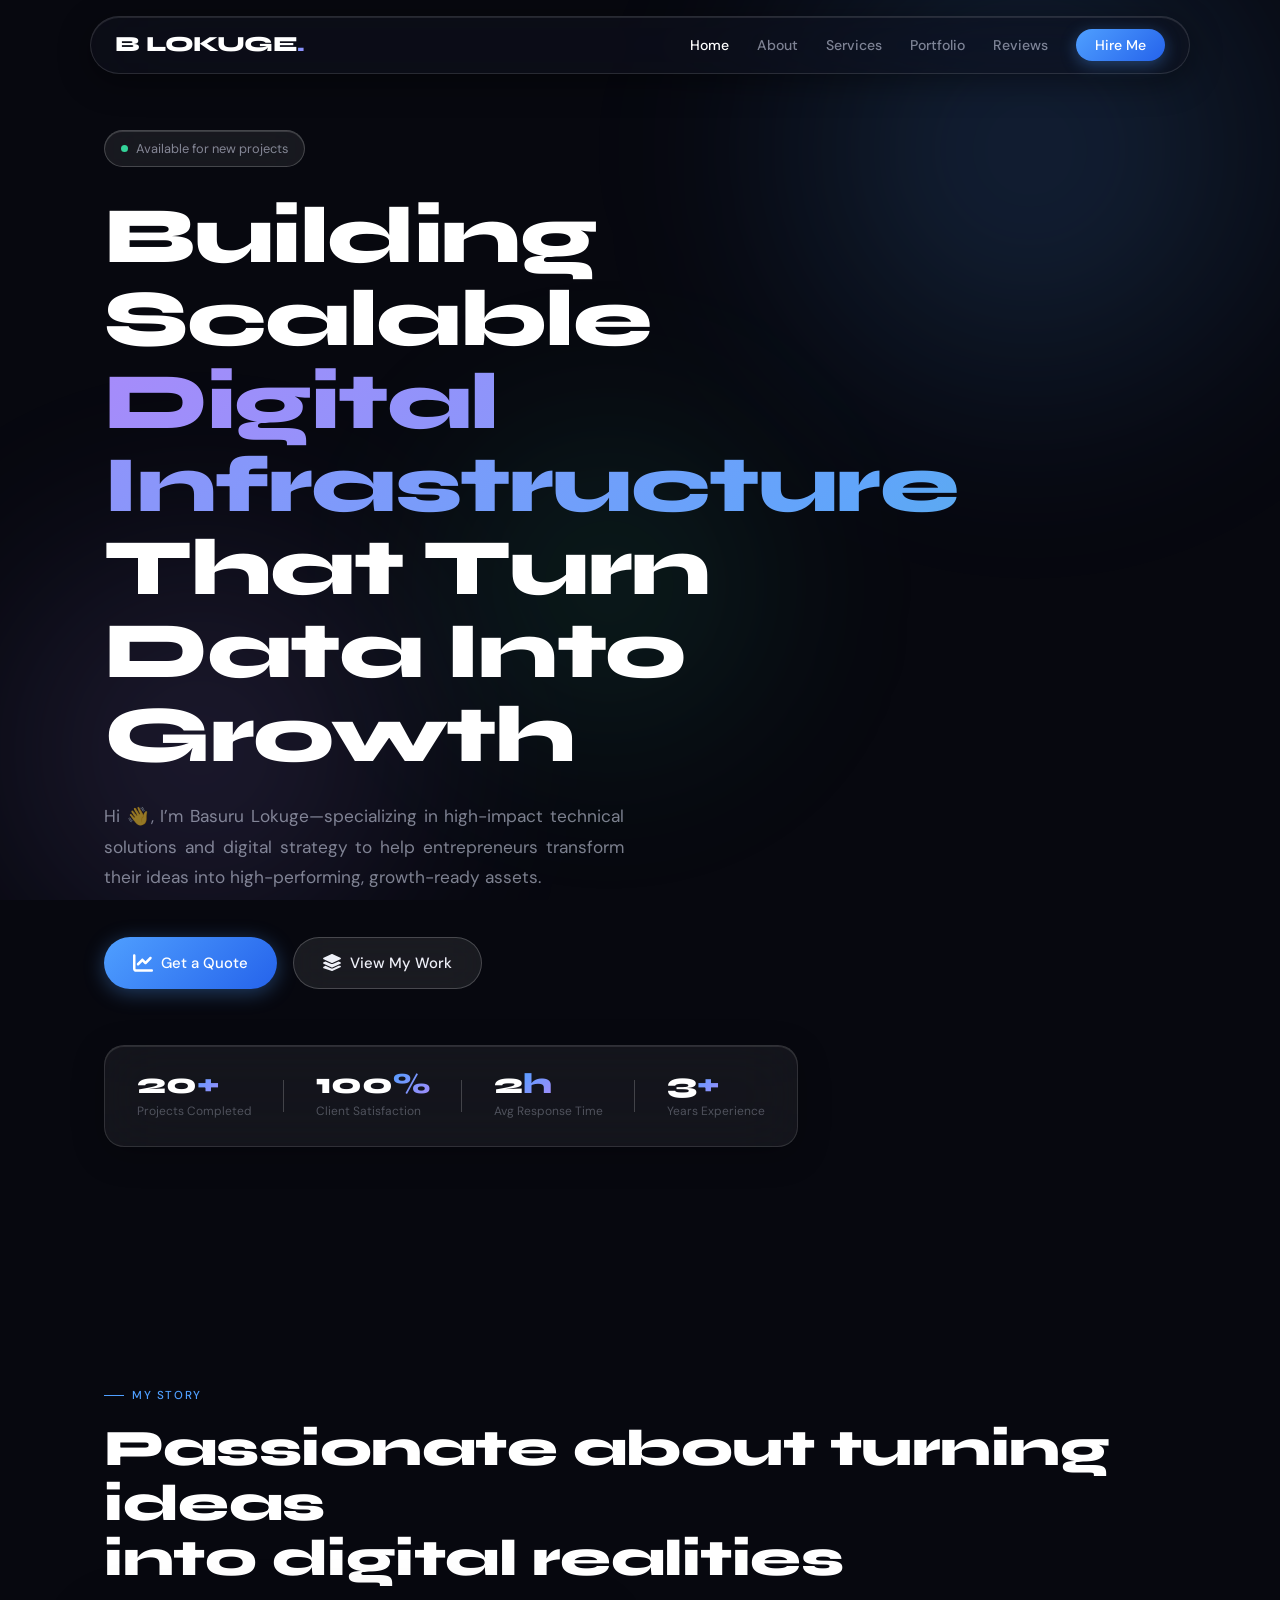
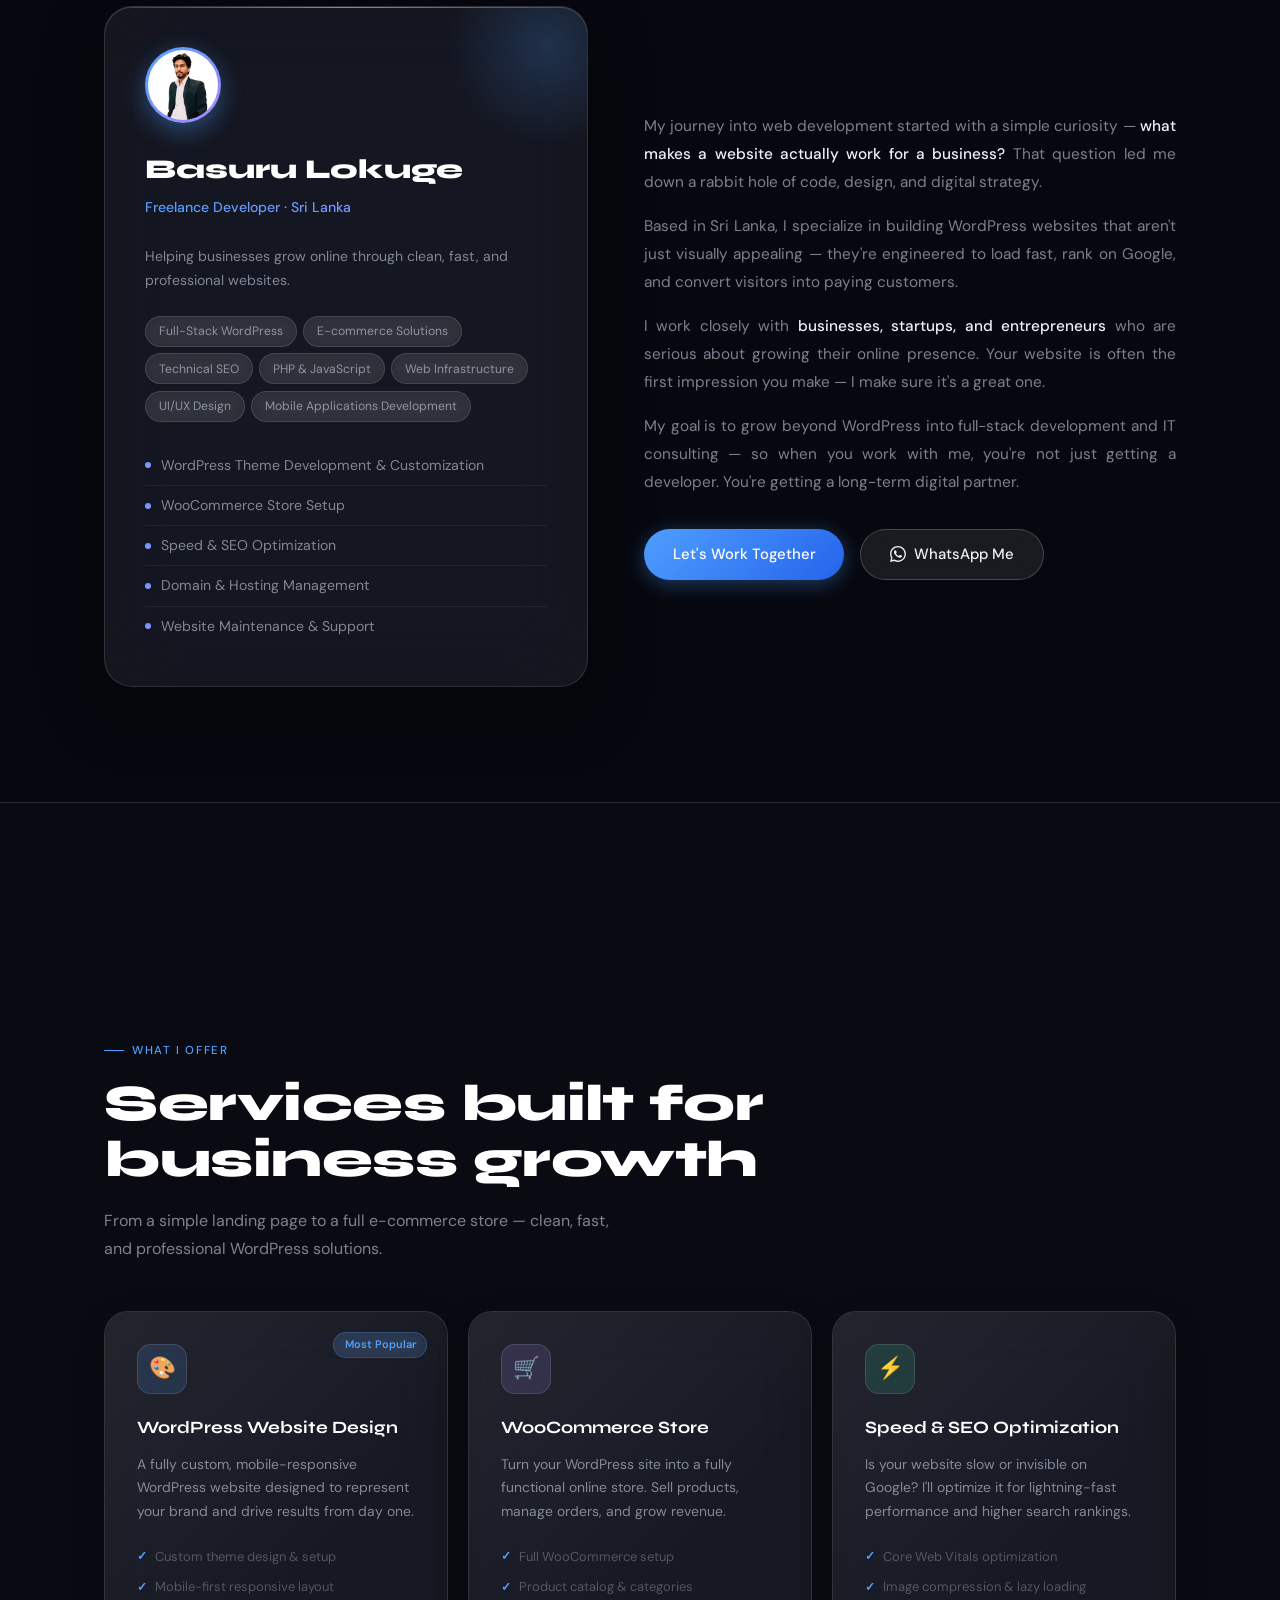
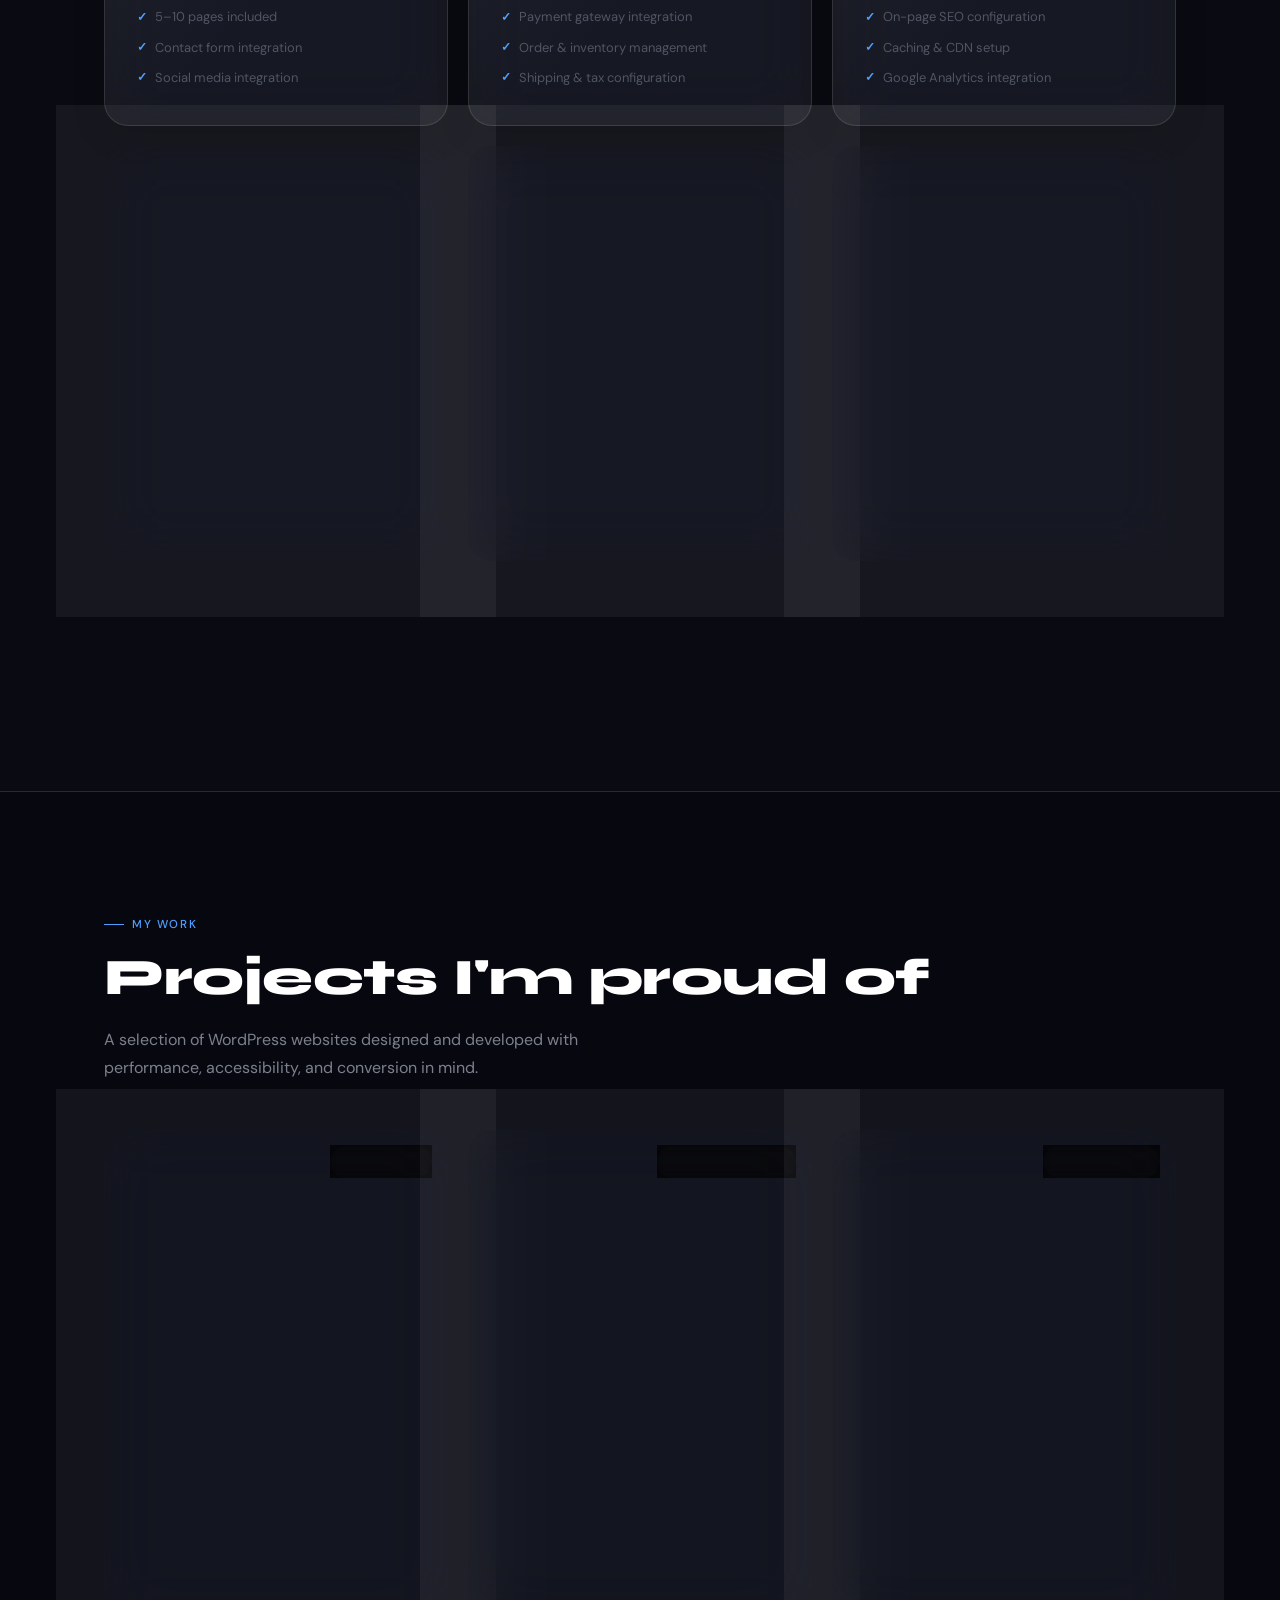
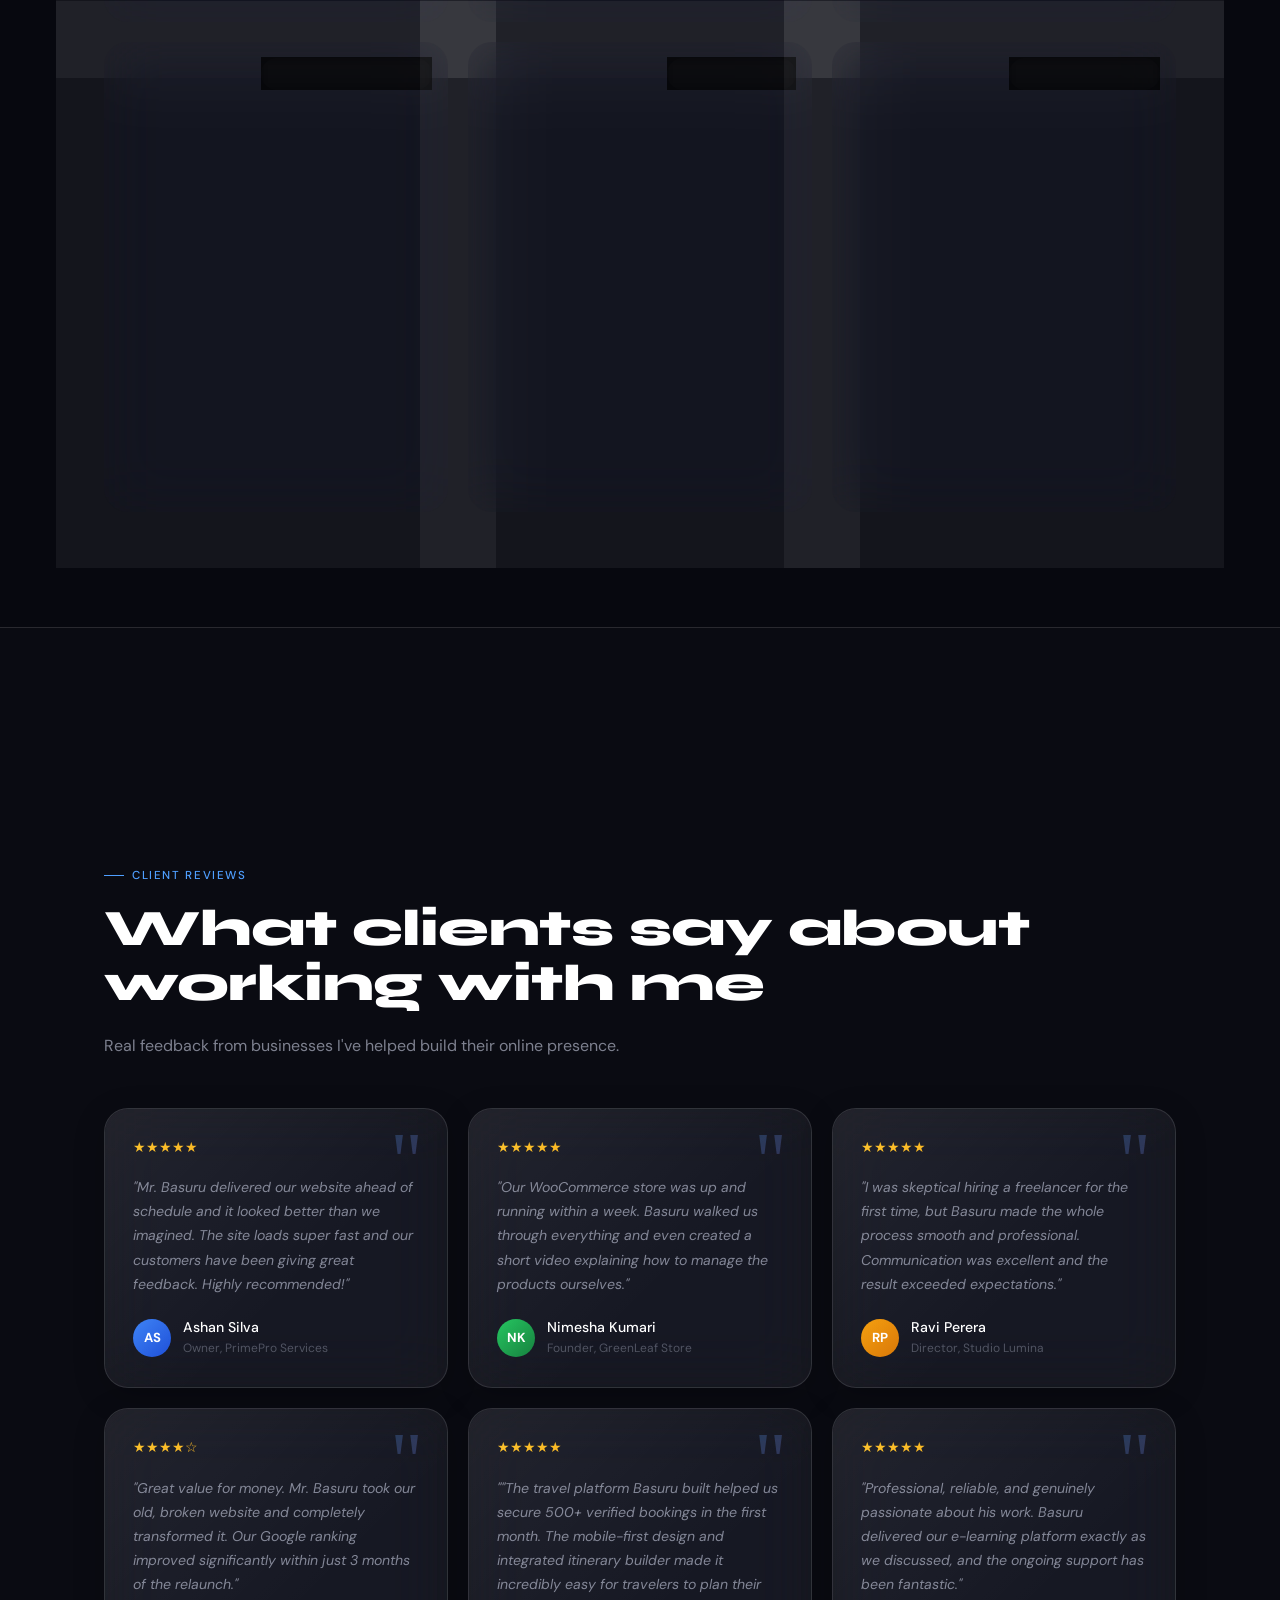
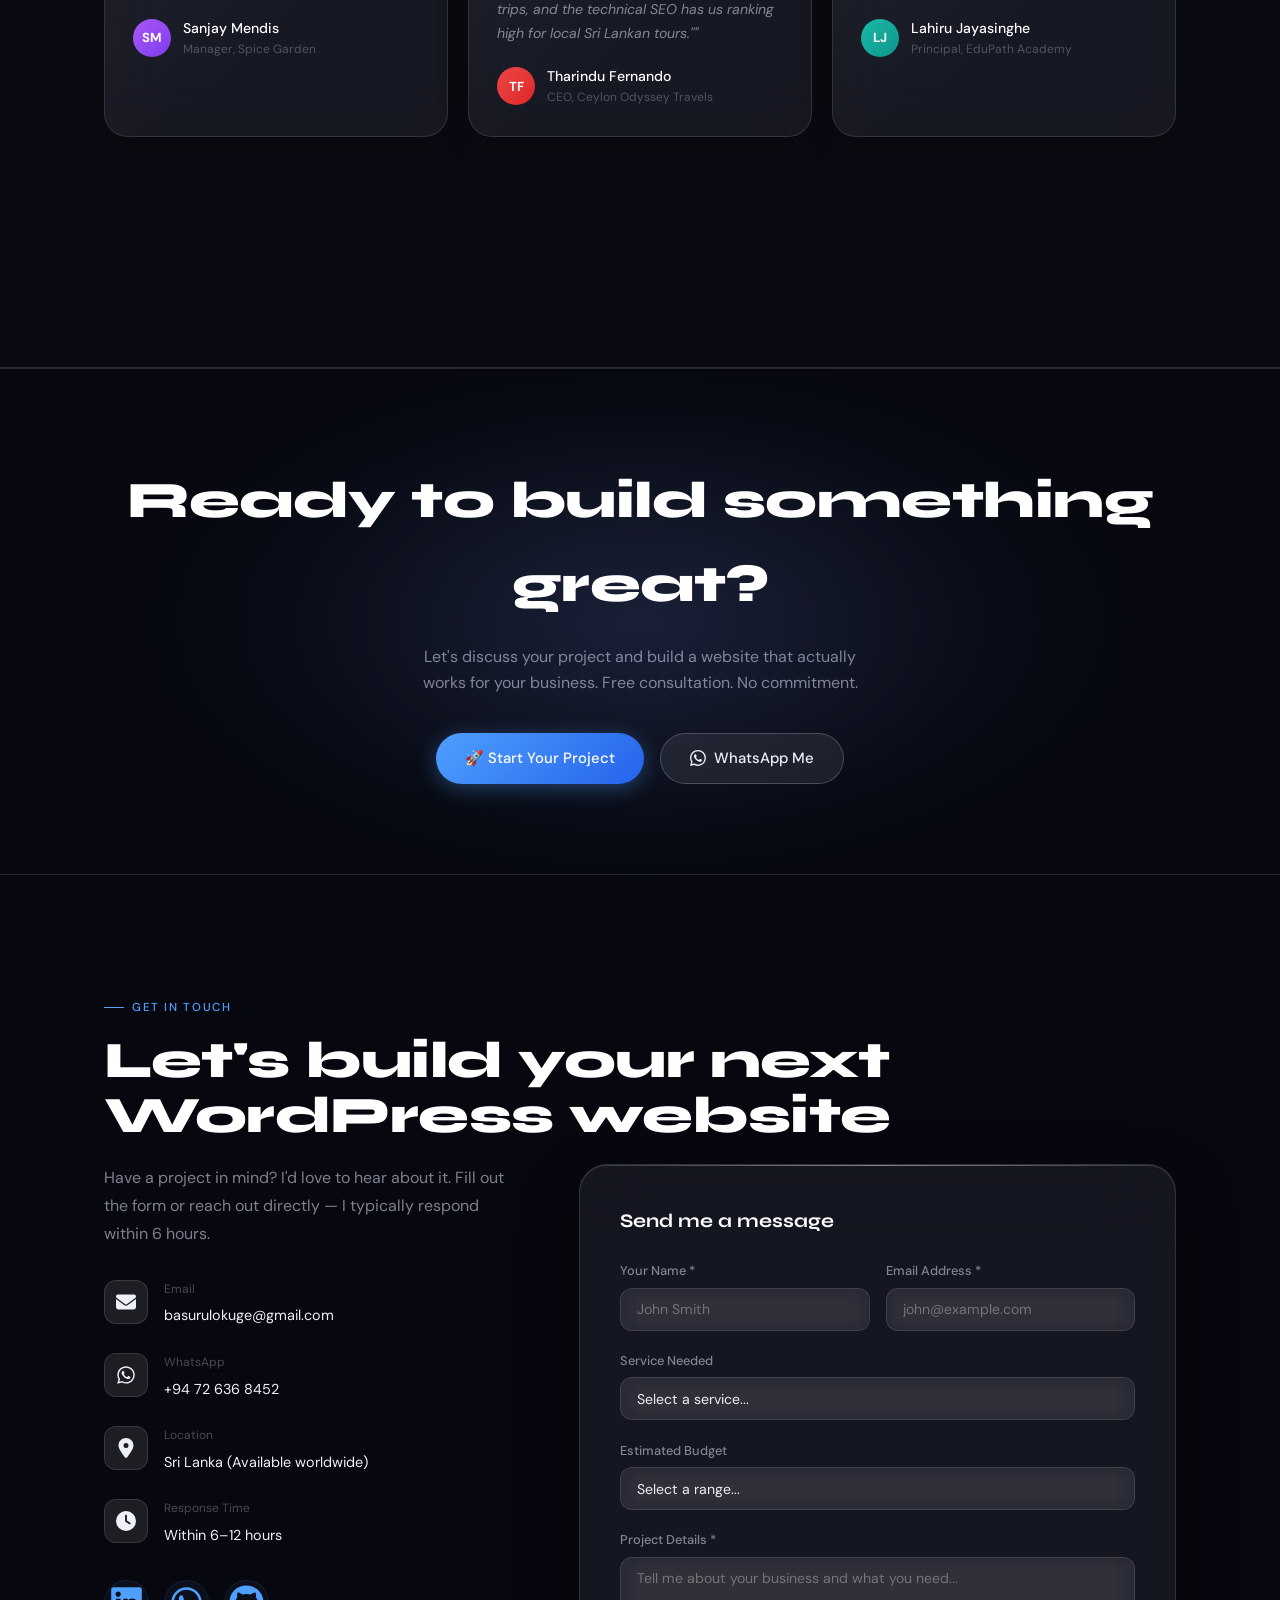
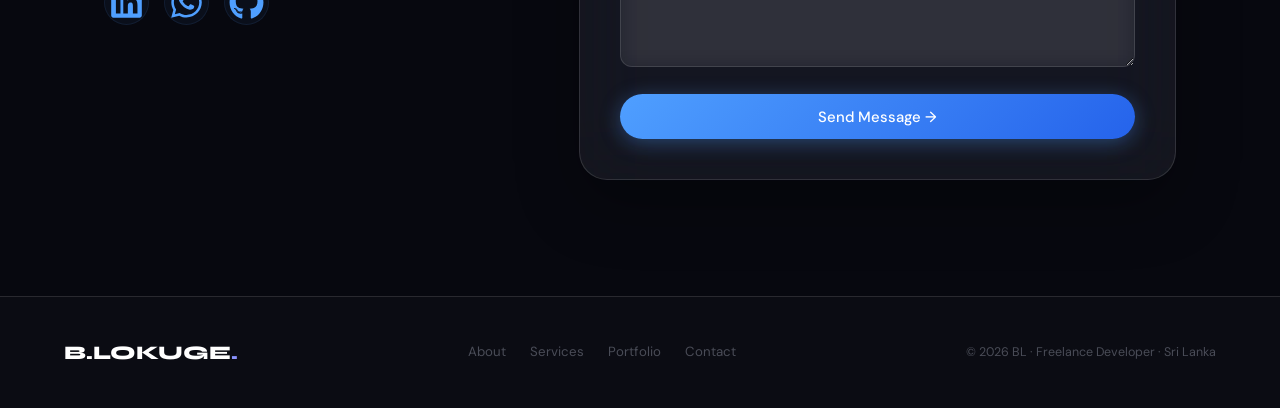
==== commit c5aa6227: "Add files via upload" ====
--- a/index.html
+++ b/index.html
@@ -93,8 +93,8 @@
 .hero-badge{display:inline-flex;align-items:center;gap:8px;background:rgba(255,255,255,0.07);backdrop-filter:blur(20px);-webkit-backdrop-filter:blur(20px);border:1px solid var(--rim2);border-radius:100px;padding:0.42rem 1rem;font-size:0.8rem;color:var(--muted);margin-bottom:1.75rem;box-shadow:inset 0 1px 0 rgba(255,255,255,0.15);}
 .dot{width:7px;height:7px;border-radius:50%;background:var(--green);animation:pulse 2.2s infinite;}
 @keyframes pulse{0%,100%{box-shadow:0 0 0 0 rgba(52,211,153,0.6);}60%{box-shadow:0 0 0 6px rgba(52,211,153,0);}}
-h1.hero-title{font-family:var(--font-h);font-size:clamp(2.8rem,6.5vw,5rem);font-weight:800;line-height:1.04;color:var(--white);margin-bottom:1.5rem;letter-spacing:-1.5px;}
-h1.hero-title .hl{background:linear-gradient(135deg,#a78bfa 0%,#60a5fa 50%,#34d399 100%);-webkit-background-clip:text;-webkit-text-fill-color:transparent;background-clip:text;background-size:200% 200%;animation:shimmer 6s ease infinite;}
+h1.hero-title{font-family:var(--font-h);font-size:clamp(2.3rem,6.5vw,5rem);font-weight:800;line-height:1.04;color:var(--white);margin-bottom:1.5rem;letter-spacing:-1.5px;}
+h1.hero-title .hl{background:linear-gradient(135deg,#a78bfa 0%,#60a5fa 50%,#34d399 100%);-webkit-background-clip:text;-webkit-text-fill-color:transparent;background-clip:text;background-size:180% 180%;animation:shimmer 6s ease infinite;}
 @keyframes shimmer{0%{background-position:0% 50%;}50%{background-position:100% 50%;}100%{background-position:0% 50%;}}
 .hero-sub{font-size:1.08rem;color:var(--muted);max-width:520px;line-height:1.78;margin-bottom:2.75rem;}
 .hero-actions{display:flex;flex-wrap:wrap;gap:1rem;margin-bottom:3.5rem;}
@@ -231,6 +231,94 @@
 .fade-up{opacity:0;transform:translateY(24px);transition:opacity 0.7s var(--ease),transform 0.7s var(--ease);}
 .fade-up.visible{opacity:1;transform:translateY(0);}
 .section-alt{background:rgba(255,255,255,0.015);border-top:1px solid var(--rim);border-bottom:1px solid var(--rim);}
+
+/* IMPROVED MOBILE RESPONSIVENESS */
+
+/* 1. Universal Spacing Adjustment */
+@media (max-width: 768px) {
+  section {
+    padding: 4rem 1.25rem; /* Reduced vertical padding for mobile */
+  }
+  
+  h2.section-title {
+    font-size: 2.2rem; /* Better scaling for mid-size mobile */
+  }
+}
+
+/* 2. Hero Section Mobile Optimization */
+@media (max-width: 600px) {
+  #home {
+    padding-top: 100px;
+    text-align: center; /* Center-align hero content for better mobile balance */
+    display: block;
+  }
+
+  .hero-content {
+    margin: 0 auto;
+  }
+
+  h1.hero-title {
+    font-size: 2.1rem;
+    line-height: 1.1;
+  }
+
+  .hero-sub {
+    text-align: center !important; /* Overriding the inline justify */
+    margin-left: auto;
+    margin-right: auto;
+  }
+
+  .hero-actions {
+    justify-content: center;
+  }
+
+  .hero-stats {
+    width: 100%; /* Stats take full width on mobile */
+    justify-content: center;
+    padding: 1.25rem;
+    gap: 1rem;
+  }
+
+  .stat-item {
+    flex: 1 1 100px; /* Stats stack neatly in a grid */
+    padding: 0.5rem;
+  }
+}
+
+/* 3. Navigation & Form Refinements */
+@media (max-width: 480px) {
+  nav {
+    height: 52px;
+    padding: 0 1rem;
+  }
+
+  .nav-logo {
+    font-size: 1.1rem;
+  }
+
+  .about-card, .contact-form {
+    padding: 1.5rem; /* More breathing room for content on small screens */
+  }
+
+  .btn {
+    width: 100%; /* Full-width buttons are easier to tap */
+    justify-content: center;
+  }
+
+  .portfolio-grid, .services-grid {
+    grid-template-columns: 1fr; /* Force single column on very narrow screens */
+  }
+
+  /* Adjust ambient blobs for performance/visibility on small screens */
+  .blob1 { width: 300px; height: 300px; top: -50px; }
+  .blob2 { width: 250px; height: 250px; bottom: -50px; }
+}
+
+/* 4. Fix for horizontal scrolling issues */
+body {
+  overflow-x: hidden;
+  position: relative;
+}
 </style>
 </head>
 <body>
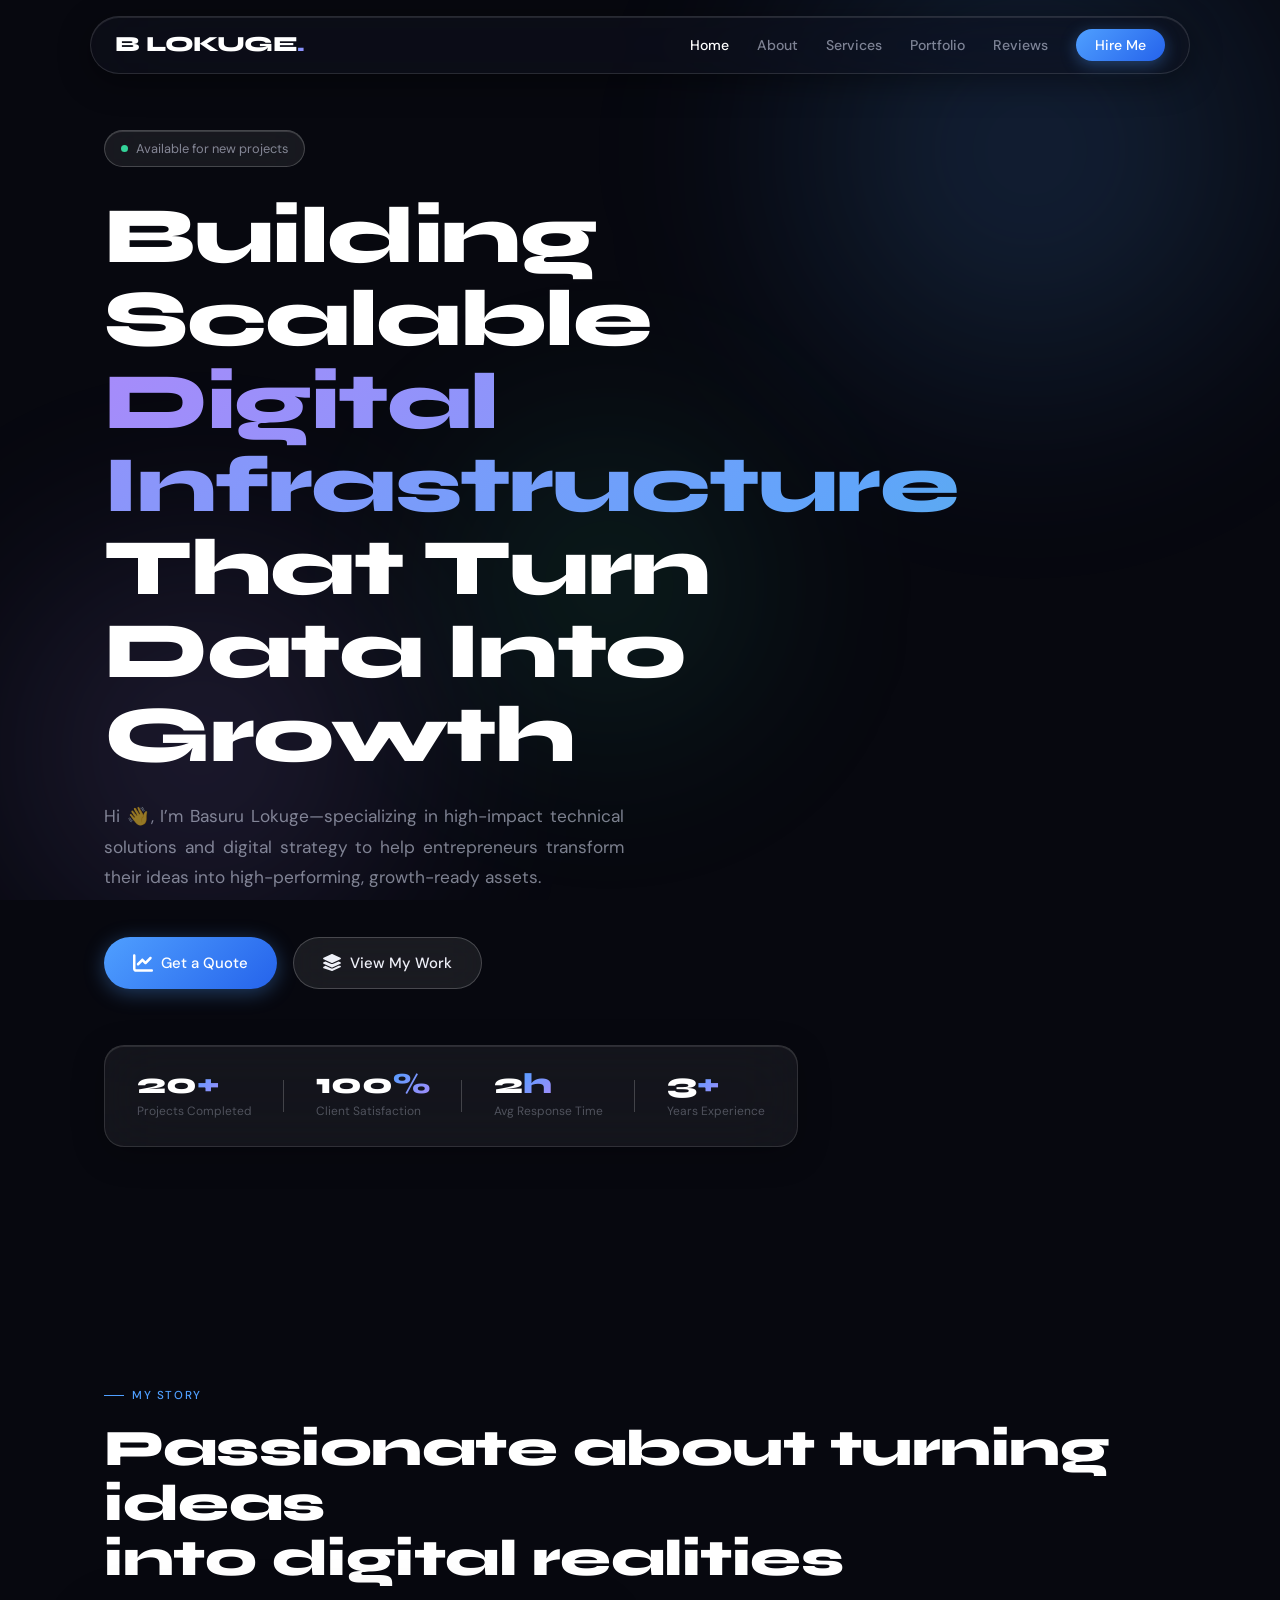
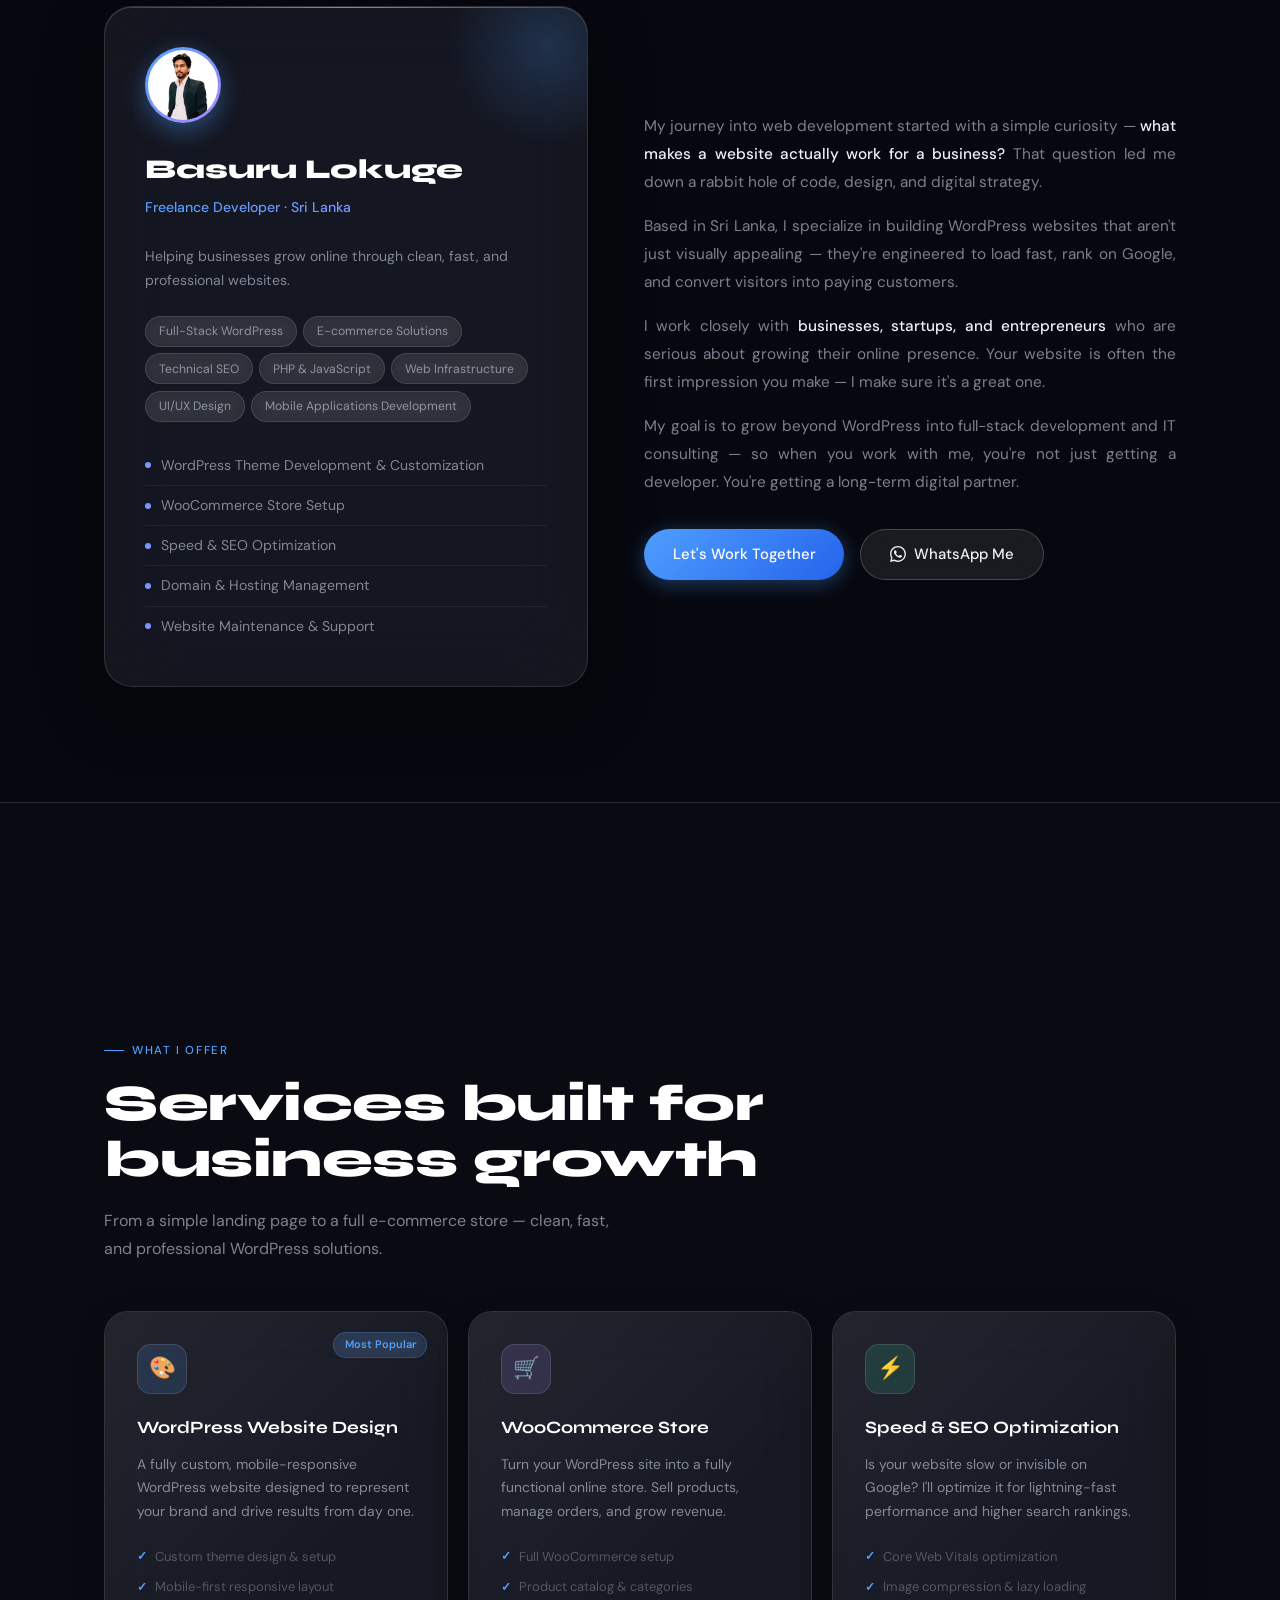
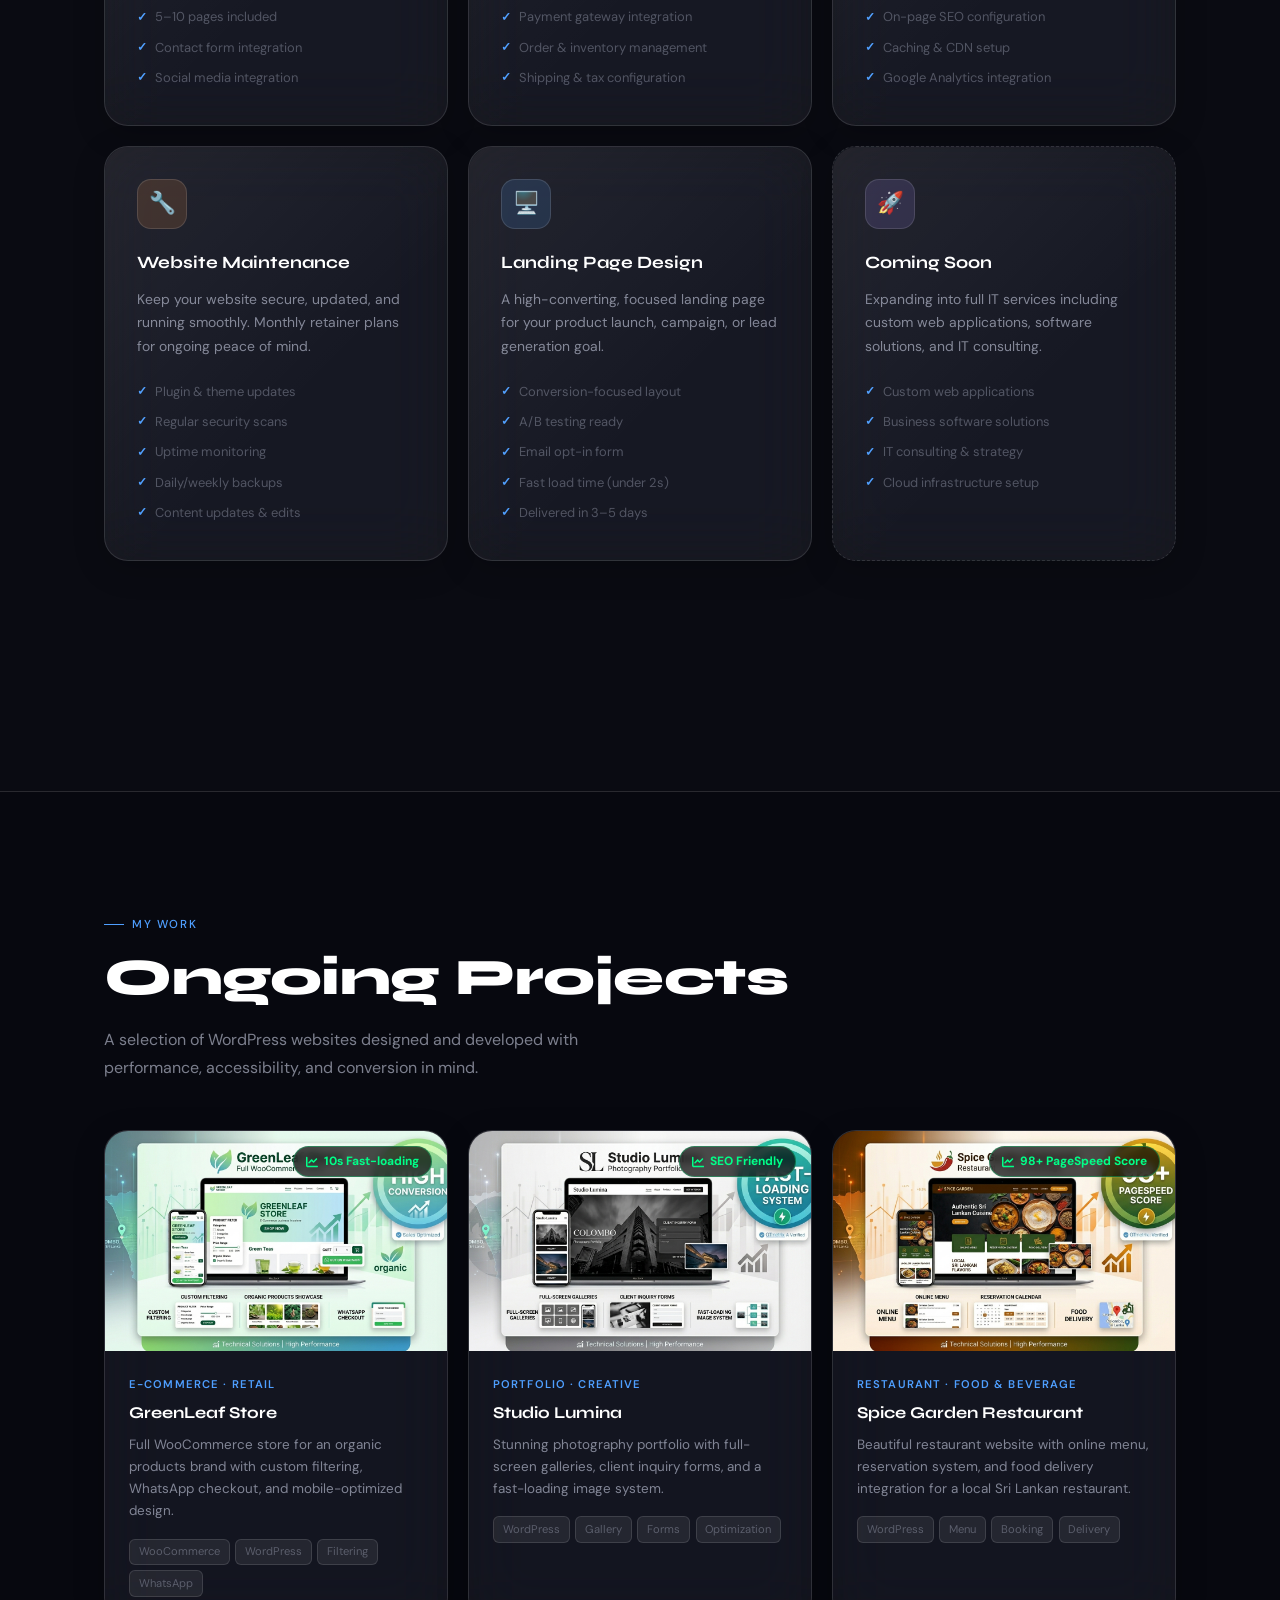
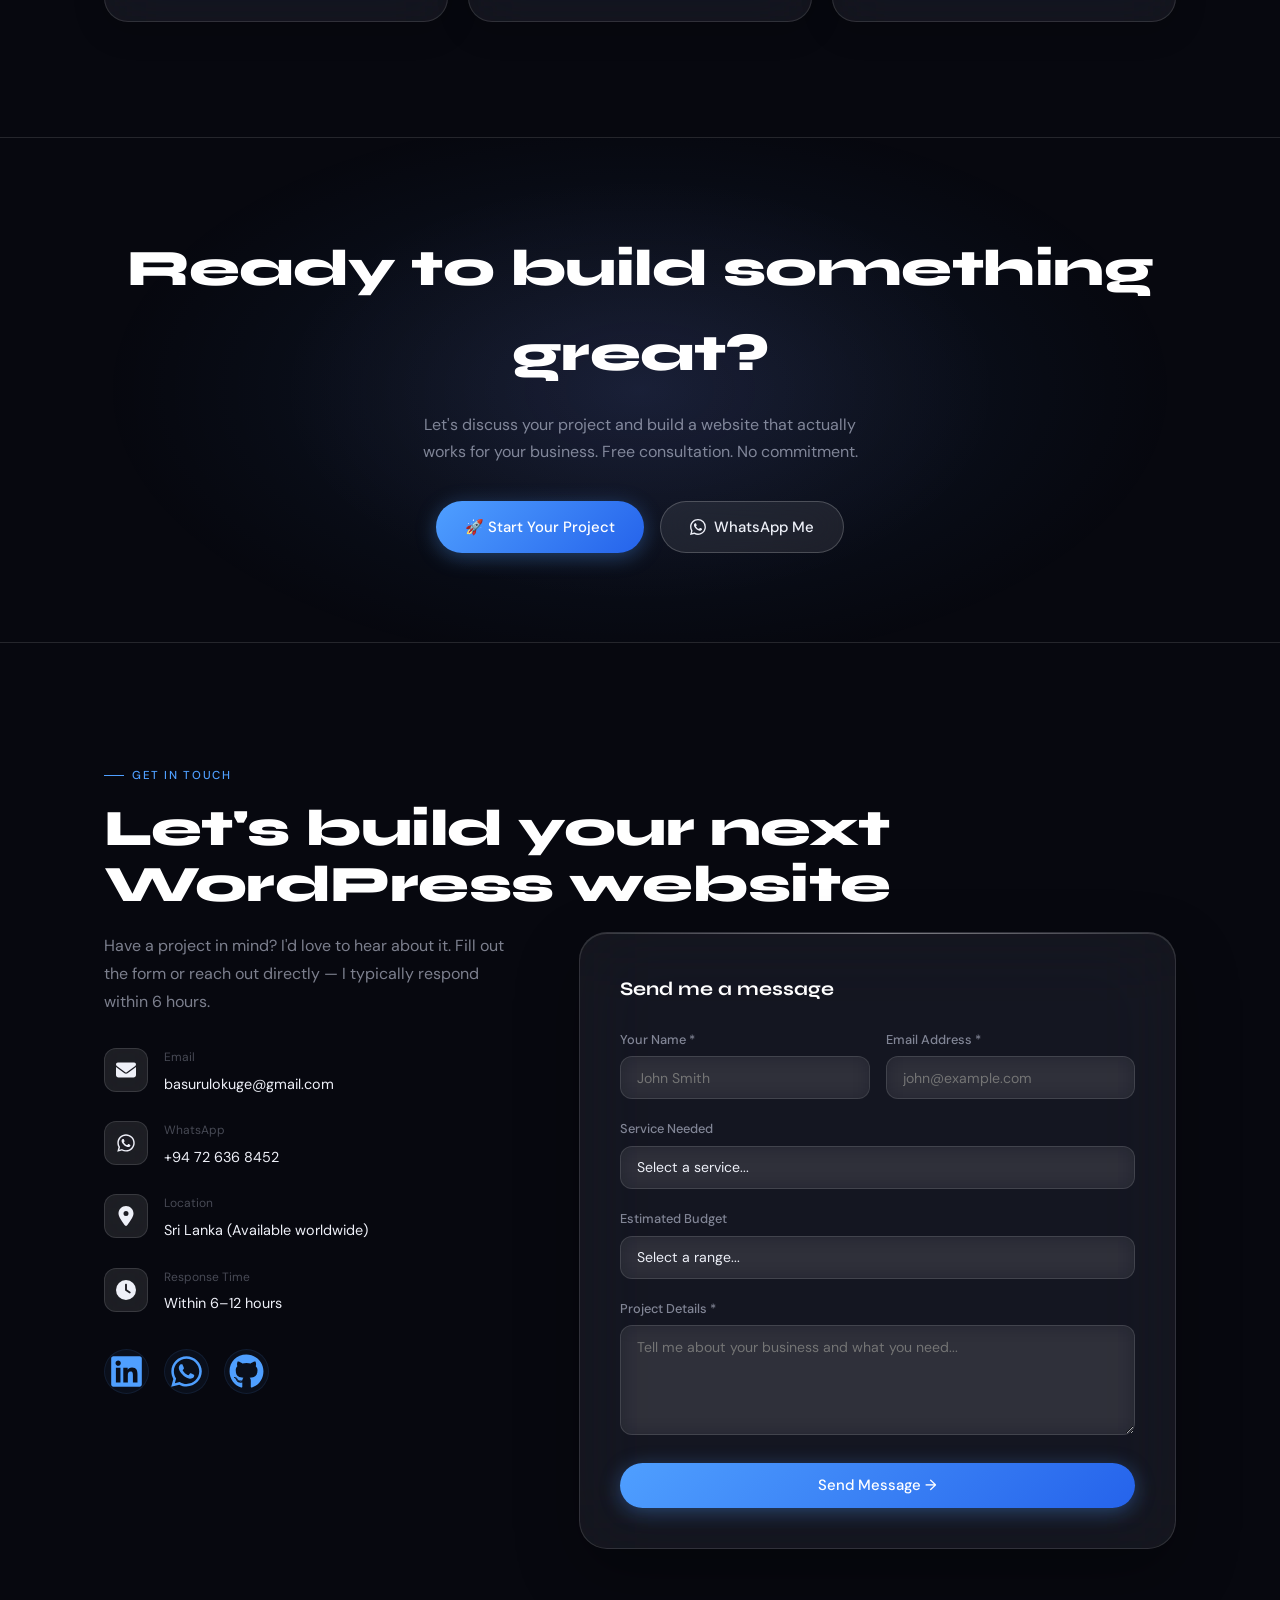
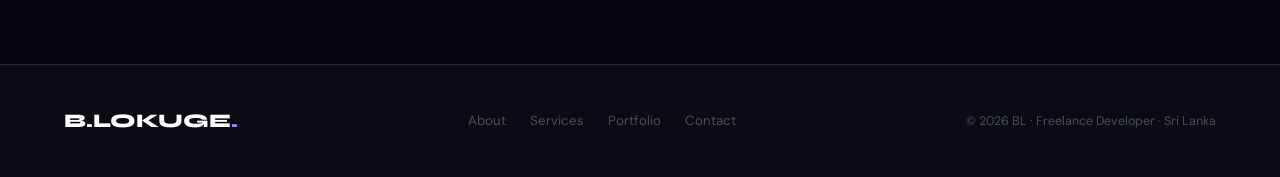
==== commit 5b606f5b: "Change portfolio title and comment testimonials section Updated portfolio section title and commente" ====
--- a/index.html
+++ b/index.html
@@ -454,19 +454,16 @@
 <!-- PORTFOLIO -->
 <section id="portfolio">
   <div class="section-label">My Work</div>
-  <h2 class="section-title">Projects I'm proud of</h2>
+  <h2 class="section-title">Ongoing Projects</h2>
   <p class="section-desc">A selection of WordPress websites designed and developed with performance, accessibility, and conversion in mind.</p>
   <div class="portfolio-grid fade-up">
-    <div class="project-card"><div class="project-preview preview-1"><img src="images/PrimePro Servicespic.png" alt="PrimePro Services" class="project-img"><div class="speed-badge"><svg width="12" height="12" viewBox="0 0 512 512" fill="currentColor"><path d="M64 64c0-17.7-14.3-32-32-32S0 46.3 0 64V400c0 44.2 35.8 80 80 80H480c17.7 0 32-14.3 32-32s-14.3-32-32-32H80c-8.8 0-16-7.2-16-16V64zm406.6 86.6c12.5-12.5 12.5-32.8 0-45.3s-32.8-12.5-45.3 0L320 210.7l-57.4-57.4c-12.5-12.5-32.8-12.5-45.3 0l-112 112c-12.5 12.5-12.5 32.8 0 45.3s32.8 12.5 45.3 0L240 221.3l57.4 57.4c12.5 12.5 32.8 12.5 45.3 0l128-128z"/></svg> 95+ Score</div></div><div class="project-body"><div class="project-type">Business · Service Industry</div><h3>PrimePro Services</h3><p>Professional service website with appointment booking, service showcase, and Google Maps integration.</p><div class="project-tech"><span class="tech-chip">WordPress</span><span class="tech-chip">Elementor</span><span class="tech-chip">Booking</span><span class="tech-chip">SEO</span></div></div></div>
     <div class="project-card"><div class="project-preview preview-2"><img src="images/GreenLeaf Storepic.png" alt="GreenLeaf Store" class="project-img"><div class="speed-badge"><svg width="12" height="12" viewBox="0 0 512 512" fill="currentColor"><path d="M64 64c0-17.7-14.3-32-32-32S0 46.3 0 64V400c0 44.2 35.8 80 80 80H480c17.7 0 32-14.3 32-32s-14.3-32-32-32H80c-8.8 0-16-7.2-16-16V64zm406.6 86.6c12.5-12.5 12.5-32.8 0-45.3s-32.8-12.5-45.3 0L320 210.7l-57.4-57.4c-12.5-12.5-32.8-12.5-45.3 0l-112 112c-12.5 12.5-12.5 32.8 0 45.3s32.8 12.5 45.3 0L240 221.3l57.4 57.4c12.5 12.5 32.8 12.5 45.3 0l128-128z"/></svg> 10s Fast-loading</div></div><div class="project-body"><div class="project-type">E-Commerce · Retail</div><h3>GreenLeaf Store</h3><p>Full WooCommerce store for an organic products brand with custom filtering, WhatsApp checkout, and mobile-optimized design.</p><div class="project-tech"><span class="tech-chip">WooCommerce</span><span class="tech-chip">WordPress</span><span class="tech-chip">Filtering</span><span class="tech-chip">WhatsApp</span></div></div></div>
     <div class="project-card"><div class="project-preview preview-3"><img src="images/Studio Luminapic.png" alt="Studio Lumina" class="project-img"><div class="speed-badge"><svg width="12" height="12" viewBox="0 0 512 512" fill="currentColor"><path d="M64 64c0-17.7-14.3-32-32-32S0 46.3 0 64V400c0 44.2 35.8 80 80 80H480c17.7 0 32 14.3 32-32s-14.3-32-32-32H80c-8.8 0-16-7.2-16-16V64zm406.6 86.6c12.5-12.5 12.5-32.8 0-45.3s-32.8-12.5-45.3 0L320 210.7l-57.4-57.4c-12.5-12.5-32.8-12.5-45.3 0l-112 112c-12.5 12.5-12.5 32.8 0 45.3s32.8 12.5 45.3 0L240 221.3l57.4 57.4c12.5 12.5 32.8 12.5 45.3 0l128-128z"/></svg> SEO Friendly</div></div><div class="project-body"><div class="project-type">Portfolio · Creative</div><h3>Studio Lumina</h3><p>Stunning photography portfolio with full-screen galleries, client inquiry forms, and a fast-loading image system.</p><div class="project-tech"><span class="tech-chip">WordPress</span><span class="tech-chip">Gallery</span><span class="tech-chip">Forms</span><span class="tech-chip">Optimization</span></div></div></div>
     <div class="project-card"><div class="project-preview preview-4"><img src="images/Spice Garden Restaurantpic.png" alt="Spice Garden Restaurant" class="project-img"><div class="speed-badge"><svg width="12" height="12" viewBox="0 0 512 512" fill="currentColor"><path d="M64 64c0-17.7-14.3-32-32-32S0 46.3 0 64V400c0 44.2 35.8 80 80 80H480c17.7 0 32 14.3 32-32s-14.3-32-32-32H80c-8.8 0-16-7.2-16-16V64zm406.6 86.6c12.5-12.5 12.5-32.8 0-45.3s-32.8-12.5-45.3 0L320 210.7l-57.4-57.4c-12.5-12.5-32.8-12.5-45.3 0l-112 112c-12.5 12.5-12.5 32.8 0 45.3s32.8 12.5 45.3 0L240 221.3l57.4 57.4c12.5 12.5 32.8 12.5 45.3 0l128-128z"/></svg> 98+ PageSpeed Score</div></div><div class="project-body"><div class="project-type">Restaurant · Food & Beverage</div><h3>Spice Garden Restaurant</h3><p>Beautiful restaurant website with online menu, reservation system, and food delivery integration for a local Sri Lankan restaurant.</p><div class="project-tech"><span class="tech-chip">WordPress</span><span class="tech-chip">Menu</span><span class="tech-chip">Booking</span><span class="tech-chip">Delivery</span></div></div></div>
-    <div class="project-card"><div class="project-preview preview-5"><img src="images/Ceylon Odyssey Travelspic.png" alt="Ceylon Odyssey Travels" class="project-img"><div class="speed-badge"><svg width="12" height="12" viewBox="0 0 512 512" fill="currentColor"><path d="M64 64c0-17.7-14.3-32-32-32S0 46.3 0 64V400c0 44.2 35.8 80 80 80H480c17.7 0 32 14.3 32-32s-14.3-32-32-32H80c-8.8 0-16-7.2-16-16V64zm406.6 86.6c12.5-12.5 12.5-32.8 0-45.3s-32.8-12.5-45.3 0L320 210.7l-57.4-57.4c-12.5-12.5-32.8-12.5-45.3 0l-112 112c-12.5 12.5-12.5 32.8 0 45.3s32.8 12.5 45.3 0L240 221.3l57.4 57.4c12.5 12.5 32.8 12.5 45.3 0l128-128z"/></svg> 500+ Bookings</div></div><div class="project-body"><div class="project-type">Travel Agency · Tourism</div><h3>Ceylon Odyssey Travels</h3><p>Adventure-focused platform with integrated tour booking, interactive Sri Lankan maps, and custom trip planning tools.</p><div class="project-tech"><span class="tech-chip">Map API</span><span class="tech-chip">Booking Engine</span><span class="tech-chip">UX Design</span><span class="tech-chip">Mobile-First</span></div></div></div>
-    <div class="project-card"><div class="project-preview preview-6"><img src="images/EduPath Academypic.png" alt="EduPath Academy (Moodle LMS)" class="project-img"><div class="speed-badge"><svg width="12" height="12" viewBox="0 0 512 512" fill="currentColor"><path d="M64 64c0-17.7-14.3-32-32-32S0 46.3 0 64V400c0 44.2 35.8 80 80 80H480c17.7 0 32 14.3 32-32s-14.3-32-32-32H80c-8.8 0-16-7.2-16-16V64zm406.6 86.6c12.5-12.5 12.5-32.8 0-45.3s-32.8-12.5-45.3 0L320 210.7l-57.4-57.4c-12.5-12.5-32.8-12.5-45.3 0l-112 112c-12.5 12.5-12.5 32.8 0 45.3s32.8 12.5 45.3 0L240 221.3l57.4 57.4c12.5 12.5 32.8 12.5 45.3 0l128-128z"/></svg> Moodle Integrated</div></div><div class="project-body"><div class="project-type">Education · E-Learning</div><h3>EduPath Academy</h3><p>Complete Moodle-based e-learning platform with course listings, student registration, full LMS integration, and payment processing.</p><div class="project-tech"><span class="tech-chip">Moodle</span><span class="tech-chip">LMS</span><span class="tech-chip">Payments</span><span class="tech-chip">Integration</span></div></div></div>
   </div>
 </section>
 
-<!-- TESTIMONIALS -->
+<!-- TESTIMONIALS 
 <section id="testimonials" class="section-alt" style="max-width:none;padding-left:0;padding-right:0;">
   <div style="max-width:1200px;margin:0 auto;padding:clamp(5rem,9vw,8rem) clamp(1.5rem,5vw,4rem);">
     <div class="section-label">Client Reviews</div>
@@ -481,7 +478,7 @@
       <div class="testimonial-card"><div class="quote-mark">"</div><div class="stars">★★★★★</div><p class="testimonial-text">"Professional, reliable, and genuinely passionate about his work. Basuru delivered our e-learning platform exactly as we discussed, and the ongoing support has been fantastic."</p><div class="testimonial-author"><div class="author-avatar av6">LJ</div><div><div class="author-name">Lahiru Jayasinghe</div><div class="author-role">Principal, EduPath Academy</div></div></div></div>
     </div>
   </div>
-</section>
+</section>  -->
 
 <!-- CTA BANNER -->
 <div class="cta-banner">
